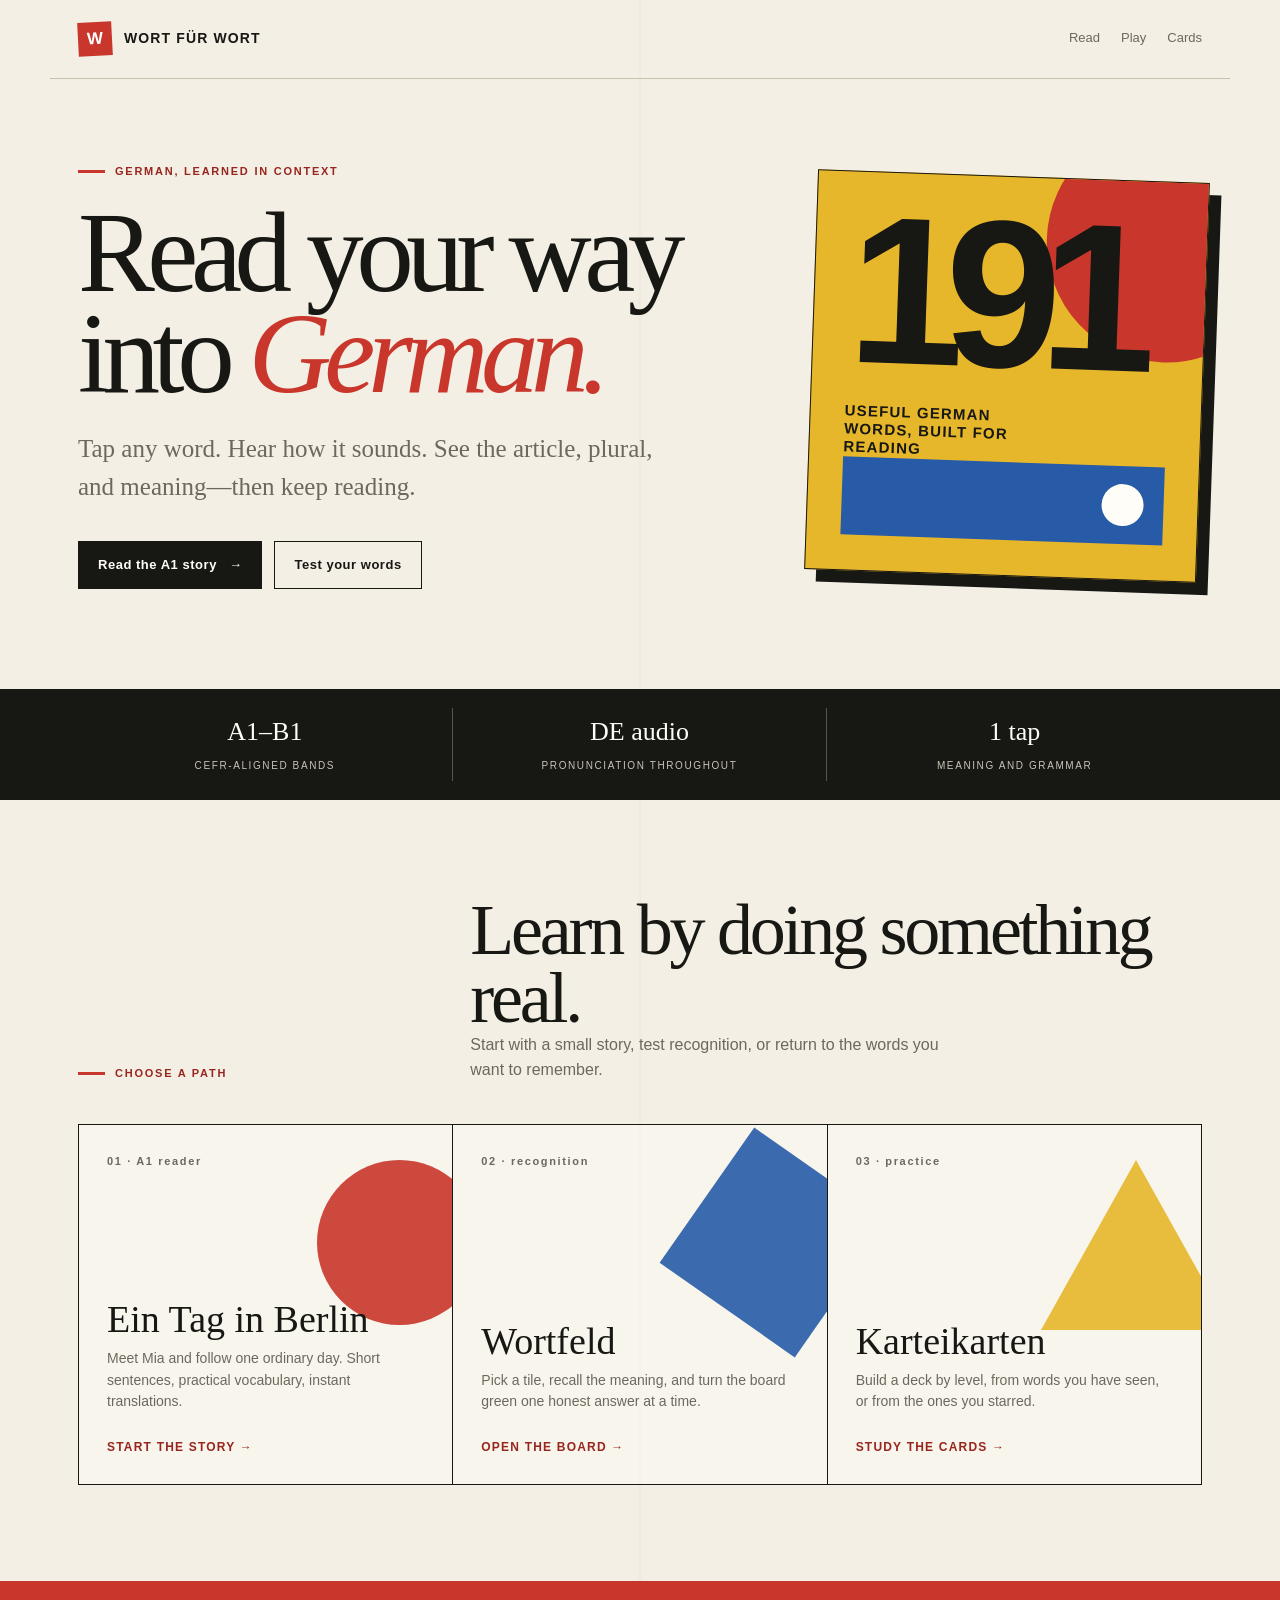
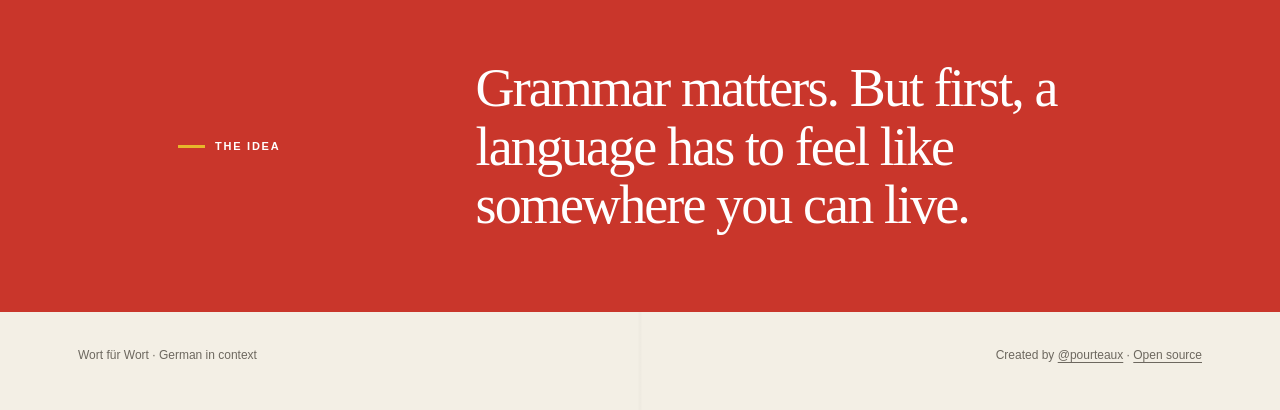
==== index.html @ 65f70d15 "Convert Chinese reader to German learning tool" ====
<!doctype html>
<html lang="en">
<head>
  <meta charset="utf-8">
  <meta name="viewport" content="width=device-width, initial-scale=1">
  <meta name="theme-color" content="#f3efe5">
  <title>Wort für Wort · Read your way into German</title>
  <meta name="description" content="Learn practical German through graded stories, a visual word game, native browser audio, and focused flashcards.">
  <link rel="icon" href="favicon.svg" type="image/svg+xml">
  <link rel="stylesheet" href="styles.css">
</head>
<body>
  <a class="skip-link" href="#main">Skip to content</a>
  <nav class="site-nav" aria-label="Main navigation">
    <a class="wordmark" href="index.html" aria-label="Wort für Wort home">
      <span class="wordmark-mark">W</span><span class="wordmark-text">Wort für Wort</span>
    </a>
    <div class="nav-links">
      <a href="read.html">Read</a><a href="game.html">Play</a><a href="cards.html">Cards</a>
    </div>
  </nav>

  <main id="main">
    <section class="hero">
      <div class="hero-copy">
        <div class="eyebrow">German, learned in context</div>
        <h1>Read your way into <em>German.</em></h1>
        <p class="lede">Tap any word. Hear how it sounds. See the article, plural, and meaning—then keep reading.</p>
        <div class="hero-actions">
          <a class="button primary" href="read.html">Read the A1 story <span aria-hidden="true">→</span></a>
          <a class="button" href="game.html">Test your words</a>
        </div>
      </div>
      <div class="hero-poster" aria-label="German starter vocabulary poster">
        <div class="poster-number" data-word-total>0</div>
        <div class="poster-label">useful German words, built for reading</div>
        <span class="poster-dot" aria-hidden="true"></span>
      </div>
    </section>

    <section class="stats-strip" aria-label="Learning features">
      <div class="stats-inner">
        <div class="stat"><b>A1–B1</b><span>CEFR-aligned bands</span></div>
        <div class="stat"><b>DE audio</b><span>Pronunciation throughout</span></div>
        <div class="stat"><b>1 tap</b><span>Meaning and grammar</span></div>
      </div>
    </section>

    <section class="section" aria-labelledby="paths-heading">
      <div class="section-heading">
        <div><div class="eyebrow">Choose a path</div></div>
        <div><h2 id="paths-heading">Learn by doing something real.</h2><p>Start with a small story, test recognition, or return to the words you want to remember.</p></div>
      </div>
      <div class="path-grid">
        <a class="path-card" href="read.html">
          <span class="path-number">01 · A1 reader</span><span class="path-shape" aria-hidden="true"></span>
          <h3>Ein Tag in Berlin</h3><p>Meet Mia and follow one ordinary day. Short sentences, practical vocabulary, instant translations.</p><span class="path-go">Start the story →</span>
        </a>
        <a class="path-card" href="game.html">
          <span class="path-number">02 · recognition</span><span class="path-shape" aria-hidden="true"></span>
          <h3>Wortfeld</h3><p>Pick a tile, recall the meaning, and turn the board green one honest answer at a time.</p><span class="path-go">Open the board →</span>
        </a>
        <a class="path-card" href="cards.html">
          <span class="path-number">03 · practice</span><span class="path-shape" aria-hidden="true"></span>
          <h3>Karteikarten</h3><p>Build a deck by level, from words you have seen, or from the ones you starred.</p><span class="path-go">Study the cards →</span>
        </a>
      </div>
    </section>

    <section class="manifesto">
      <div class="manifesto-inner">
        <div class="eyebrow">The idea</div>
        <blockquote>Grammar matters. But first, a language has to feel like somewhere you can live.</blockquote>
      </div>
    </section>
  </main>

  <footer class="site-footer">
    <span>Wort für Wort · German in context</span>
    <span>Created by <a href="https://x.com/pourteaux" target="_blank" rel="noopener">@pourteaux</a> · <a href="license.html">Open source</a></span>
  </footer>
  <script src="german-data.js"></script>
  <script>document.querySelector('[data-word-total]').textContent = window.GERMAN_WORDS.length;</script>
</body>
</html>
---- styles.css ----
:root {
  color-scheme: light;
  --paper: #f3efe5;
  --paper-2: #e9e1d2;
  --ink: #171713;
  --muted: #6d685f;
  --red: #c9362b;
  --red-dark: #98261e;
  --blue: #275ba8;
  --yellow: #e7b72b;
  --green: #2f745b;
  --line: #c9c0b0;
  --white: #fffdf7;
  --shadow: 0 18px 45px rgba(32, 28, 20, .12);
  --sans: "Avenir Next", Avenir, "Gill Sans", sans-serif;
  --serif: "Iowan Old Style", "Baskerville", Georgia, serif;
}

* { box-sizing: border-box; }
html { scroll-behavior: smooth; background: var(--paper); }
body {
  margin: 0;
  min-height: 100vh;
  color: var(--ink);
  background:
    linear-gradient(90deg, transparent 0 49.8%, rgba(23, 23, 19, .025) 50%, transparent 50.2%),
    var(--paper);
  font-family: var(--sans);
  line-height: 1.55;
}
button, input, select { font: inherit; }
button, a { -webkit-tap-highlight-color: transparent; }
a { color: inherit; }

.skip-link {
  position: fixed; top: 8px; left: 8px; z-index: 200;
  transform: translateY(-150%); background: var(--ink); color: white;
  padding: 10px 14px; text-decoration: none;
}
.skip-link:focus { transform: none; }

.site-nav {
  position: relative; z-index: 20;
  max-width: 1180px; margin: 0 auto; padding: 22px 28px;
  display: flex; align-items: center; justify-content: space-between; gap: 24px;
  border-bottom: 1px solid var(--line);
}
.wordmark { display: inline-flex; align-items: center; gap: 12px; text-decoration: none; }
.wordmark-mark {
  width: 34px; height: 34px; display: grid; place-items: center;
  color: white; background: var(--red); font-weight: 800; font-size: 17px;
  transform: rotate(-3deg);
}
.wordmark-text { font-size: 14px; font-weight: 750; letter-spacing: .08em; text-transform: uppercase; }
.nav-links { display: flex; align-items: center; gap: 21px; font-size: 13px; }
.nav-links a { color: var(--muted); text-decoration: none; border-bottom: 1px solid transparent; }
.nav-links a:hover, .nav-links a[aria-current="page"] { color: var(--ink); border-color: var(--red); }

.eyebrow {
  display: flex; align-items: center; gap: 10px;
  color: var(--red-dark); font-size: 11px; font-weight: 800;
  letter-spacing: .16em; text-transform: uppercase;
}
.eyebrow::before { content: ""; width: 27px; height: 3px; background: var(--red); }

.hero {
  max-width: 1180px; margin: 0 auto; min-height: 610px; padding: 70px 28px 86px;
  display: grid; grid-template-columns: 1.25fr .75fr; align-items: center; gap: 80px;
}
.hero-copy h1 {
  max-width: 820px; margin: 22px 0 24px;
  font-family: var(--serif); font-size: clamp(58px, 9vw, 118px);
  font-weight: 500; letter-spacing: -.065em; line-height: .88;
}
.hero-copy h1 em { color: var(--red); font-weight: 400; }
.hero-copy .lede { max-width: 600px; font-family: var(--serif); font-size: clamp(19px, 2vw, 25px); color: var(--muted); }
.hero-actions { display: flex; gap: 12px; flex-wrap: wrap; margin-top: 34px; }
.button {
  min-height: 48px; padding: 13px 19px; display: inline-flex; align-items: center; justify-content: center; gap: 12px;
  border: 1px solid var(--ink); background: transparent; color: var(--ink); text-decoration: none;
  font-size: 13px; font-weight: 750; letter-spacing: .04em; cursor: pointer;
  transition: transform .16s ease, box-shadow .16s ease, background .16s ease, color .16s ease;
}
.button:hover { transform: translate(-2px, -2px); box-shadow: 4px 4px 0 var(--ink); }
.button.primary { background: var(--ink); color: var(--white); }
.button.primary:hover { background: var(--red); border-color: var(--red); box-shadow: 4px 4px 0 var(--red-dark); }
.button.small { min-height: 38px; padding: 8px 13px; }
.button:disabled { opacity: .42; cursor: not-allowed; transform: none; box-shadow: none; }

.hero-poster {
  position: relative; min-height: 400px; padding: 34px;
  background: var(--yellow); border: 1px solid var(--ink); box-shadow: 12px 12px 0 var(--ink);
  transform: rotate(2deg); overflow: hidden;
}
.hero-poster::before { content: ""; position: absolute; width: 240px; height: 240px; border-radius: 50%; right: -80px; top: -60px; background: var(--red); }
.hero-poster::after { content: ""; position: absolute; left: 34px; right: 34px; bottom: 35px; height: 78px; background: var(--blue); }
.poster-number { position: relative; z-index: 1; font-size: clamp(110px, 18vw, 210px); line-height: .8; font-weight: 850; letter-spacing: -.1em; }
.poster-label { position: relative; z-index: 1; margin-top: 28px; max-width: 180px; font-weight: 800; font-size: 15px; line-height: 1.2; text-transform: uppercase; letter-spacing: .08em; }
.poster-dot { position: absolute; z-index: 2; width: 42px; height: 42px; border-radius: 50%; bottom: 53px; right: 54px; background: var(--white); }

.stats-strip { border-top: 1px solid var(--ink); border-bottom: 1px solid var(--ink); background: var(--ink); color: var(--white); }
.stats-inner { max-width: 1180px; margin: 0 auto; padding: 18px 28px; display: grid; grid-template-columns: repeat(3, 1fr); }
.stat { padding: 4px 22px; border-right: 1px solid #55554e; text-align: center; }
.stat:last-child { border: 0; }
.stat b { display: block; font-family: var(--serif); font-size: 26px; font-weight: 500; }
.stat span { color: #c9c4b8; font-size: 10px; letter-spacing: .16em; text-transform: uppercase; }

.section { max-width: 1180px; margin: 0 auto; padding: 96px 28px; }
.section-heading { display: grid; grid-template-columns: .65fr 1.35fr; gap: 40px; align-items: end; margin-bottom: 42px; }
.section-heading h2 { margin: 0; font-family: var(--serif); font-size: clamp(40px, 6vw, 72px); line-height: .95; font-weight: 500; letter-spacing: -.045em; }
.section-heading p { max-width: 500px; margin: 0; color: var(--muted); }
.path-grid { display: grid; grid-template-columns: repeat(3, 1fr); border-top: 1px solid var(--ink); border-left: 1px solid var(--ink); }
.path-card {
  position: relative; min-height: 360px; padding: 28px; display: flex; flex-direction: column;
  border-right: 1px solid var(--ink); border-bottom: 1px solid var(--ink); background: rgba(255, 253, 247, .42);
  text-decoration: none; overflow: hidden; transition: background .18s ease;
}
.path-card:hover { background: var(--white); }
.path-number { font-size: 11px; font-weight: 800; letter-spacing: .15em; color: var(--muted); }
.path-card h3 { position: relative; z-index: 1; margin: auto 0 10px; font-family: var(--serif); font-size: 38px; font-weight: 500; line-height: 1; }
.path-card p { position: relative; z-index: 1; margin: 0 0 25px; color: var(--muted); font-size: 14px; }
.path-card .path-go { position: relative; z-index: 1; color: var(--red-dark); font-size: 12px; font-weight: 800; text-transform: uppercase; letter-spacing: .1em; }
.path-shape { position: absolute; right: -30px; top: 35px; width: 165px; height: 165px; border-radius: 50%; background: var(--red); opacity: .9; transition: transform .25s ease; }
.path-card:nth-child(2) .path-shape { border-radius: 0; background: var(--blue); transform: rotate(35deg); }
.path-card:nth-child(3) .path-shape { width: 0; height: 0; border-radius: 0; background: none; border-left: 95px solid transparent; border-right: 95px solid transparent; border-bottom: 170px solid var(--yellow); }
.path-card:hover .path-shape { transform: rotate(12deg) scale(1.06); }
.path-card:nth-child(2):hover .path-shape { transform: rotate(48deg) scale(1.06); }

.manifesto { background: var(--red); color: white; }
.manifesto-inner { max-width: 980px; margin: 0 auto; padding: 78px 28px; display: grid; grid-template-columns: .55fr 1.45fr; gap: 60px; }
.manifesto .eyebrow { color: white; }
.manifesto .eyebrow::before { background: var(--yellow); }
.manifesto blockquote { margin: 0; font-family: var(--serif); font-size: clamp(30px, 5vw, 54px); line-height: 1.08; letter-spacing: -.035em; }

.site-footer { max-width: 1180px; margin: 0 auto; padding: 34px 28px 45px; display: flex; justify-content: space-between; gap: 30px; color: var(--muted); font-size: 12px; }
.site-footer a { text-underline-offset: 3px; }

/* Inner pages */
.page-head { max-width: 900px; margin: 0 auto; padding: 66px 28px 38px; text-align: center; }
.page-head .eyebrow { justify-content: center; }
.page-head h1 { margin: 18px 0 15px; font-family: var(--serif); font-size: clamp(50px, 8vw, 86px); line-height: .95; font-weight: 500; letter-spacing: -.05em; }
.page-head p { max-width: 620px; margin: 0 auto; color: var(--muted); font-family: var(--serif); font-size: 19px; }
.progress-track { position: fixed; z-index: 100; top: 0; left: 0; right: 0; height: 4px; }
.progress-track span { display: block; height: 100%; width: 0; background: var(--red); }

.reader-tools { max-width: 760px; margin: 8px auto 38px; padding: 0 28px; display: flex; gap: 10px; justify-content: center; flex-wrap: wrap; }
.tool-pill { border: 1px solid var(--line); background: var(--white); color: var(--muted); padding: 8px 12px; font-size: 12px; cursor: pointer; }
.tool-pill:hover, .tool-pill.on { color: white; border-color: var(--blue); background: var(--blue); }

.reader { max-width: 760px; margin: 0 auto; padding: 0 28px 130px; }
.chapter { padding-top: 70px; }
.chapter:first-child { padding-top: 20px; }
.chapter-kicker { color: var(--red-dark); font-size: 11px; font-weight: 800; letter-spacing: .16em; text-transform: uppercase; }
.chapter h2 { margin: 7px 0 25px; font-family: var(--serif); font-size: 35px; font-weight: 500; letter-spacing: -.02em; }
.story-paragraph { margin: 0 0 24px; font-family: var(--serif); font-size: clamp(21px, 3vw, 27px); line-height: 1.85; }
.story-translation { display: none; margin: -11px 0 27px; padding: 13px 16px; border-left: 3px solid var(--blue); background: rgba(39, 91, 168, .07); color: #3e5475; font-size: 14px; }
.story-translation.show, body.show-translations .story-translation { display: block; }
.word { border: 0; border-bottom: 1px dotted #a99f90; padding: 1px 0; background: none; color: inherit; font-family: inherit; font-size: inherit; cursor: pointer; }
.word:hover, .word.active { color: var(--red-dark); background: rgba(201, 54, 43, .08); border-bottom-color: var(--red); }
.line-actions { display: inline-flex; gap: 5px; margin-right: 9px; vertical-align: 3px; }
.icon-button { width: 25px; height: 25px; border: 1px solid var(--line); border-radius: 50%; background: var(--white); color: var(--red-dark); cursor: pointer; font-size: 10px; }
.icon-button:hover { background: var(--ink); color: white; border-color: var(--ink); }

.word-popover {
  position: fixed; z-index: 150; left: 50%; bottom: 22px; transform: translateX(-50%) translateY(16px);
  width: min(540px, calc(100% - 30px)); padding: 20px 22px; display: none;
  grid-template-columns: 1fr auto; gap: 12px 18px; align-items: center;
  background: var(--ink); color: var(--white); border-top: 4px solid var(--yellow); box-shadow: var(--shadow);
}
.word-popover.show { display: grid; animation: pop-in .16s ease forwards; }
@keyframes pop-in { to { transform: translateX(-50%) translateY(0); } }
.pop-word { font-family: var(--serif); font-size: 29px; line-height: 1.1; }
.pop-meta { margin-top: 4px; color: #c9c4b8; font-size: 13px; }
.pop-note { grid-column: 1 / -1; color: #e4ded2; font-size: 13px; border-top: 1px solid #4b4b45; padding-top: 11px; }
.pop-actions { display: flex; gap: 7px; }
.pop-actions button { width: 38px; height: 38px; border: 1px solid #5e5e57; border-radius: 50%; background: transparent; color: white; cursor: pointer; }
.pop-actions button.on { color: var(--yellow); border-color: var(--yellow); }

/* Learning board */
.game-shell { max-width: 1100px; margin: 0 auto; padding: 10px 28px 100px; }
.game-stats { display: grid; grid-template-columns: repeat(3, 1fr); border: 1px solid var(--ink); margin-bottom: 24px; }
.game-stats .stat { color: var(--ink); border-color: var(--line); }
.game-stats .stat span { color: var(--muted); }
.word-board { display: grid; grid-template-columns: repeat(8, 1fr); border-top: 1px solid var(--ink); border-left: 1px solid var(--ink); }
.tile { min-height: 82px; border: 0; border-right: 1px solid var(--ink); border-bottom: 1px solid var(--ink); background: rgba(255,255,255,.25); color: var(--ink); cursor: pointer; padding: 8px; font-family: var(--serif); font-size: 16px; transition: background .13s, color .13s; }
.tile:hover, .tile.current { background: var(--yellow); }
.tile.known { background: var(--green); color: white; }
.tile.learning { background: var(--red); color: white; }
.tile small { display: block; margin-top: 4px; opacity: .68; font-family: var(--sans); font-size: 9px; letter-spacing: .1em; text-transform: uppercase; }
.quiz-panel { position: sticky; bottom: 18px; max-width: 670px; margin: 28px auto 0; padding: 22px; background: var(--white); border: 1px solid var(--ink); box-shadow: 8px 8px 0 var(--ink); }
.quiz-top { display: flex; align-items: center; justify-content: space-between; gap: 20px; }
.quiz-word { font-family: var(--serif); font-size: 42px; }
.quiz-answer { min-height: 46px; padding-top: 7px; color: var(--muted); }
.quiz-actions { display: flex; gap: 9px; flex-wrap: wrap; }

/* Cards */
.cards-shell { max-width: 720px; margin: 0 auto; padding: 10px 28px 100px; }
.deck-settings { display: grid; grid-template-columns: 1fr 1fr; border: 1px solid var(--ink); background: var(--white); }
.setting { padding: 22px; border-right: 1px solid var(--line); }
.setting:last-child { border: 0; }
.setting h2 { margin: 0 0 13px; font-size: 11px; letter-spacing: .14em; text-transform: uppercase; }
.chips { display: flex; flex-wrap: wrap; gap: 7px; }
.chip { border: 1px solid var(--line); background: var(--paper); padding: 8px 12px; font-size: 12px; cursor: pointer; }
.chip.on { background: var(--red); border-color: var(--red); color: white; }
.card-stage { margin-top: 26px; }
.flashcard { min-height: 390px; padding: 36px; display: grid; place-items: center; text-align: center; background: var(--white); border: 1px solid var(--ink); box-shadow: 10px 10px 0 var(--blue); cursor: pointer; }
.flashcard-word { font-family: var(--serif); font-size: clamp(46px, 10vw, 78px); line-height: 1.05; }
.flashcard-detail { display: none; margin-top: 18px; color: var(--muted); font-size: 17px; }
.flashcard.flipped .flashcard-detail { display: block; }
.flashcard-hint { margin-top: 25px; color: #989184; font-size: 11px; text-transform: uppercase; letter-spacing: .14em; }
.card-progress { display: flex; justify-content: space-between; margin: 0 0 12px; color: var(--muted); font-size: 12px; }
.answer-row { display: none; grid-template-columns: 1fr 1fr; gap: 10px; margin-top: 20px; }
.answer-row.show { display: grid; }

.empty-state { padding: 50px 24px; text-align: center; border: 1px solid var(--line); background: var(--white); color: var(--muted); }

@media (max-width: 900px) {
  .hero { grid-template-columns: 1fr; gap: 55px; }
  .hero-poster { width: min(430px, 92%); justify-self: center; }
  .path-grid { grid-template-columns: 1fr; }
  .path-card { min-height: 280px; }
  .word-board { grid-template-columns: repeat(6, 1fr); }
}

@media (max-width: 680px) {
  .site-nav { padding: 17px 18px; }
  .nav-links { gap: 13px; font-size: 11px; }
  .nav-links a:nth-child(2) { display: none; }
  .wordmark-text { display: none; }
  .hero { min-height: auto; padding: 52px 20px 70px; }
  .hero-copy h1 { font-size: clamp(54px, 18vw, 78px); }
  .stats-inner { grid-template-columns: 1fr; }
  .stat { border-right: 0; border-bottom: 1px solid #55554e; padding: 12px; }
  .section { padding: 70px 20px; }
  .section-heading, .manifesto-inner { grid-template-columns: 1fr; gap: 24px; }
  .site-footer { flex-direction: column; padding: 28px 20px 35px; }
  .word-board { grid-template-columns: repeat(3, 1fr); }
  .tile { min-height: 70px; font-size: 14px; }
  .deck-settings { grid-template-columns: 1fr; }
  .setting { border-right: 0; border-bottom: 1px solid var(--line); }
  .game-shell, .cards-shell { padding-left: 16px; padding-right: 16px; }
  .game-stats .stat { border-bottom: 0; border-right: 1px solid var(--line); padding: 10px 4px; }
  .game-stats .stat:last-child { border-right: 0; }
  .game-stats .stat b { font-size: 20px; }
  .page-head { padding: 48px 20px 28px; }
  .reader { padding-left: 20px; padding-right: 20px; }
}

@media (prefers-reduced-motion: reduce) {
  *, *::before, *::after { scroll-behavior: auto !important; animation-duration: .01ms !important; transition-duration: .01ms !important; }
}
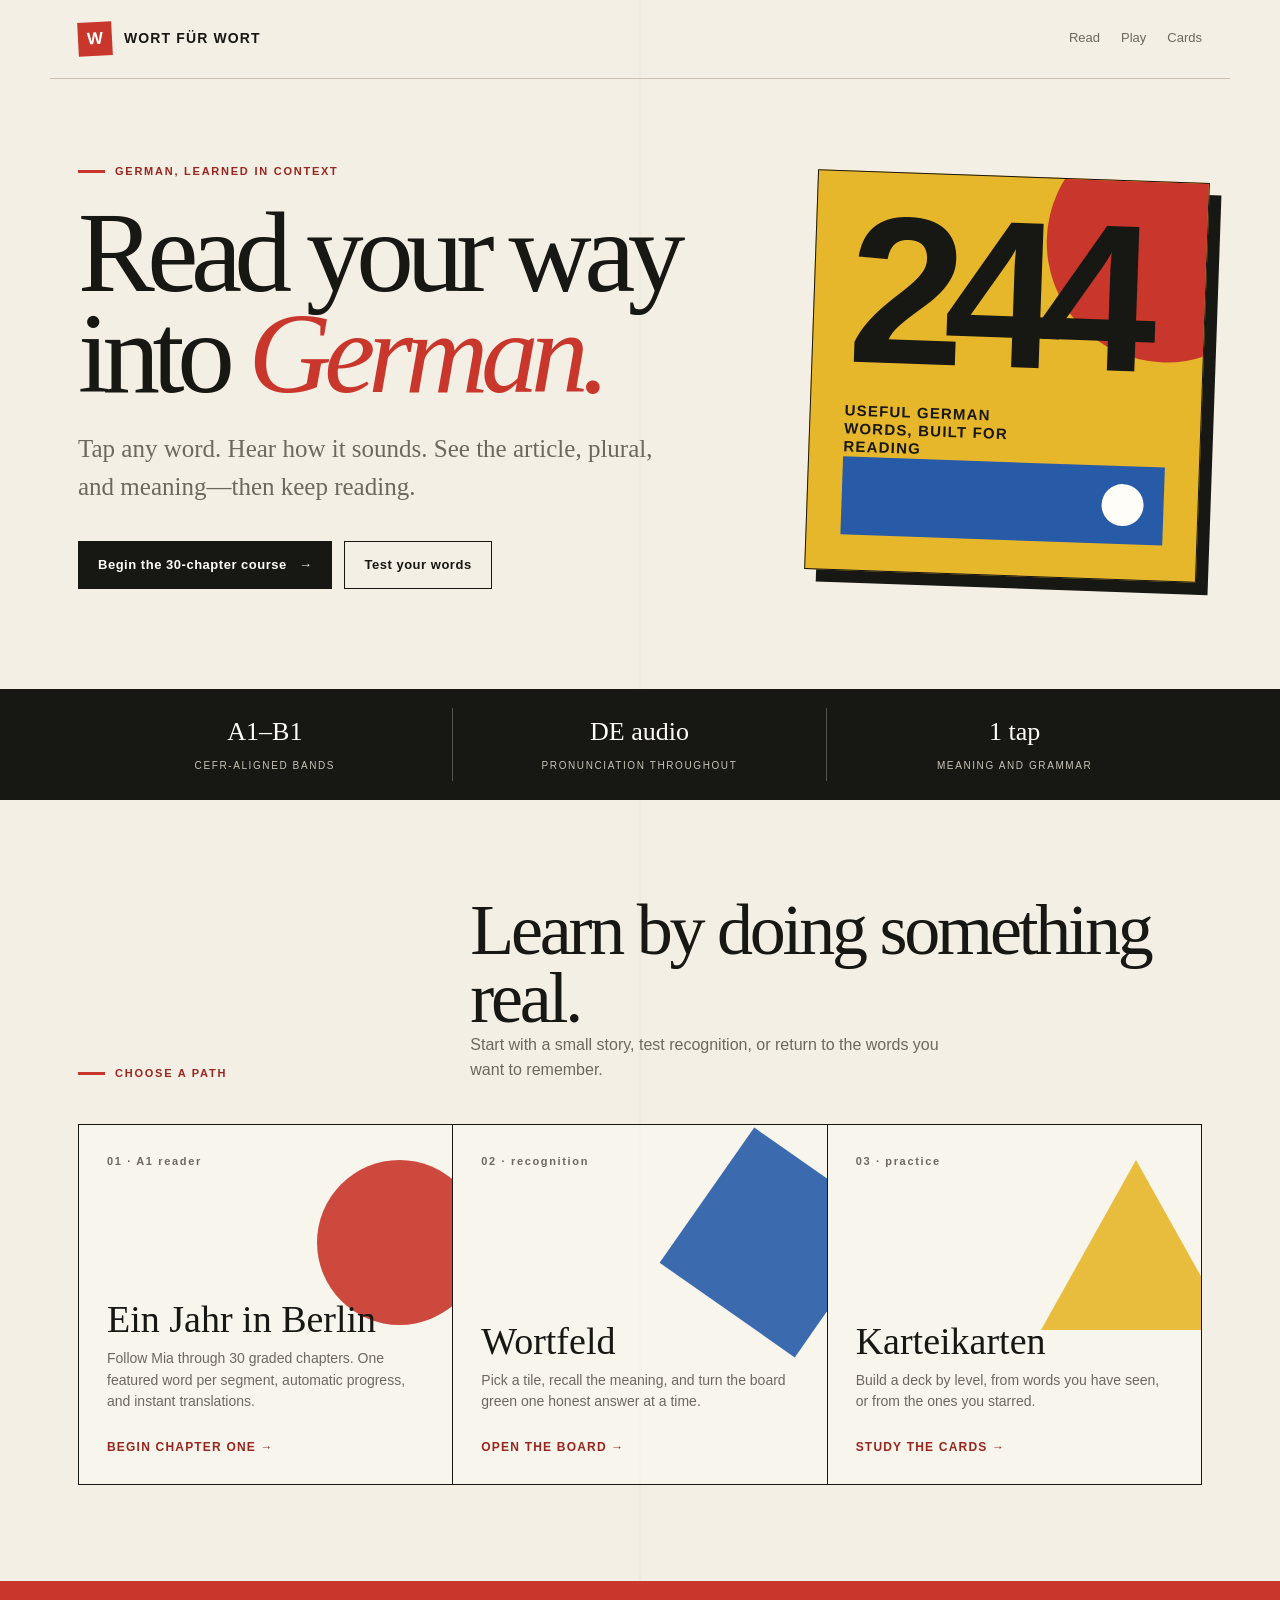
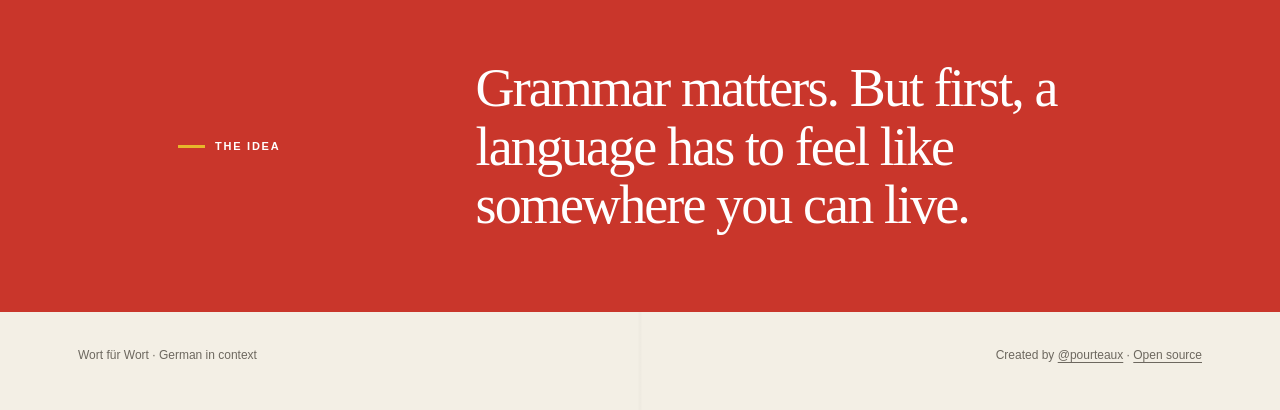
==== commit 8b54ca9a: "Add full 30-chapter German learning course" ====
--- a/index.html
+++ b/index.html
@@ -27,7 +27,7 @@
         <h1>Read your way into <em>German.</em></h1>
         <p class="lede">Tap any word. Hear how it sounds. See the article, plural, and meaning—then keep reading.</p>
         <div class="hero-actions">
-          <a class="button primary" href="read.html">Read the A1 story <span aria-hidden="true">→</span></a>
+          <a class="button primary" href="read.html">Begin the 30-chapter course <span aria-hidden="true">→</span></a>
           <a class="button" href="game.html">Test your words</a>
         </div>
       </div>
@@ -54,7 +54,7 @@
       <div class="path-grid">
         <a class="path-card" href="read.html">
           <span class="path-number">01 · A1 reader</span><span class="path-shape" aria-hidden="true"></span>
-          <h3>Ein Tag in Berlin</h3><p>Meet Mia and follow one ordinary day. Short sentences, practical vocabulary, instant translations.</p><span class="path-go">Start the story →</span>
+          <h3>Ein Jahr in Berlin</h3><p>Follow Mia through 30 graded chapters. One featured word per segment, automatic progress, and instant translations.</p><span class="path-go">Begin chapter one →</span>
         </a>
         <a class="path-card" href="game.html">
           <span class="path-number">02 · recognition</span><span class="path-shape" aria-hidden="true"></span>
--- a/styles.css
+++ b/styles.css
@@ -153,10 +153,11 @@
 .chapter-kicker { color: var(--red-dark); font-size: 11px; font-weight: 800; letter-spacing: .16em; text-transform: uppercase; }
 .chapter h2 { margin: 7px 0 25px; font-family: var(--serif); font-size: 35px; font-weight: 500; letter-spacing: -.02em; }
 .story-paragraph { margin: 0 0 24px; font-family: var(--serif); font-size: clamp(21px, 3vw, 27px); line-height: 1.85; }
-.story-translation { display: none; margin: -11px 0 27px; padding: 13px 16px; border-left: 3px solid var(--blue); background: rgba(39, 91, 168, .07); color: #3e5475; font-size: 14px; }
+.story-translation { display: none; margin: -11px 0 27px; padding: 13px 16px; border-left: 1px solid var(--blue); background: rgba(39, 91, 168, .07); color: #3e5475; font-size: 14px; }
 .story-translation.show, body.show-translations .story-translation { display: block; }
 .word { border: 0; border-bottom: 1px dotted #a99f90; padding: 1px 0; background: none; color: inherit; font-family: inherit; font-size: inherit; cursor: pointer; }
 .word:hover, .word.active { color: var(--red-dark); background: rgba(201, 54, 43, .08); border-bottom-color: var(--red); }
+.word.fresh { color: var(--red-dark); border-bottom: 2px solid var(--red); font-weight: 700; }
 .line-actions { display: inline-flex; gap: 5px; margin-right: 9px; vertical-align: 3px; }
 .icon-button { width: 25px; height: 25px; border: 1px solid var(--line); border-radius: 50%; background: var(--white); color: var(--red-dark); cursor: pointer; font-size: 10px; }
 .icon-button:hover { background: var(--ink); color: white; border-color: var(--ink); }
@@ -175,6 +176,110 @@
 .pop-actions { display: flex; gap: 7px; }
 .pop-actions button { width: 38px; height: 38px; border: 1px solid #5e5e57; border-radius: 50%; background: transparent; color: white; cursor: pointer; }
 .pop-actions button.on { color: var(--yellow); border-color: var(--yellow); }
+
+/* Deep graded-course reader */
+.course-intro {
+  max-width: 760px; margin: 0 auto 22px; padding: 23px 26px;
+  background: var(--white); border: 1px solid var(--line); font-family: var(--serif);
+  color: var(--muted); font-size: 16px;
+}
+.course-intro p { margin: 0; }
+.course-intro strong { color: var(--ink); }
+.course-intro .course-hint { margin-top: 14px; padding-top: 14px; border-top: 1px solid var(--line); font-size: 14px; }
+.course-stats {
+  max-width: 920px; margin: 0 auto 28px; padding: 0 28px;
+  display: grid; grid-template-columns: repeat(4, 1fr);
+}
+.course-stats div { padding: 12px 18px; text-align: center; border-right: 1px solid var(--line); }
+.course-stats div:last-child { border-right: 0; }
+.course-stats b { display: block; color: var(--red-dark); font-family: var(--serif); font-size: 28px; font-weight: 500; line-height: 1; }
+.course-stats span { display: block; margin-top: 6px; color: var(--muted); font-size: 10px; font-weight: 750; letter-spacing: .1em; text-transform: uppercase; }
+.resume-banner {
+  max-width: 760px; margin: 8px auto 24px; padding: 18px 20px;
+  display: flex; align-items: center; justify-content: space-between; gap: 20px;
+  background: #fff6d8; border: 1px solid #b78b0c; box-shadow: 6px 6px 0 var(--yellow);
+}
+.resume-banner[hidden] { display: none; }
+.resume-banner > div:first-child { display: grid; gap: 2px; }
+.resume-banner span { color: #6f5c23; font-size: 13px; }
+.resume-actions { display: flex; align-items: center; gap: 10px; flex: none; }
+.resume-dismiss { width: 34px; height: 34px; border: 0; background: transparent; color: #6f5c23; font-size: 25px; cursor: pointer; }
+.course-toc { max-width: 760px; margin: 0 auto 22px; border: 1px solid var(--ink); background: var(--white); }
+.course-toc summary { padding: 15px 19px; display: flex; justify-content: space-between; gap: 20px; cursor: pointer; list-style: none; font-size: 12px; font-weight: 800; letter-spacing: .08em; text-transform: uppercase; }
+.course-toc summary::-webkit-details-marker { display: none; }
+.course-toc summary b { color: var(--red-dark); }
+.course-toc nav { max-height: 390px; overflow-y: auto; display: grid; grid-template-columns: repeat(2, 1fr); border-top: 1px solid var(--line); }
+.course-toc a { padding: 12px 15px; display: grid; grid-template-columns: 30px 1fr auto; gap: 8px; align-items: baseline; border-right: 1px solid var(--line); border-bottom: 1px solid var(--line); text-decoration: none; font-family: var(--serif); font-size: 14px; }
+.course-toc a:nth-child(even) { border-right: 0; }
+.course-toc a:hover { background: #fff6d8; }
+.course-toc a.done { color: var(--green); }
+.course-toc a.current { background: var(--yellow); color: var(--ink); }
+.course-toc .toc-number { color: var(--red-dark); font-family: var(--sans); font-size: 10px; font-weight: 800; }
+.course-toc .toc-check { font-family: var(--sans); font-size: 11px; }
+.course-reader { max-width: 820px; }
+.course-chapter { padding-top: 92px; scroll-margin-top: 25px; }
+.course-chapter:first-child { padding-top: 30px; }
+.course-chapter-head { margin: 0 auto 34px; text-align: center; }
+.course-chapter-head::before { content: ""; display: block; width: 58px; height: 4px; margin: 0 auto 20px; background: var(--red); }
+.course-chapter-head h2 { margin: 7px 0 3px; font-family: var(--serif); font-size: clamp(34px, 6vw, 54px); font-weight: 500; letter-spacing: -.03em; }
+.course-chapter-head p { margin: 0; color: var(--muted); font-family: var(--serif); font-style: italic; }
+.learning-segment { margin: 0 0 64px; scroll-margin-top: 28px; }
+.focus-card {
+  position: relative; margin-bottom: 18px; padding: 20px 22px;
+  display: grid; grid-template-columns: 90px 1fr auto; gap: 20px; align-items: center;
+  background: var(--white); border: 1px solid var(--ink); border-top: 5px solid var(--red);
+}
+.focus-count { color: var(--muted); font-size: 9px; font-weight: 800; letter-spacing: .13em; text-transform: uppercase; }
+.focus-count b { display: block; margin-top: 4px; color: var(--red-dark); font-family: var(--serif); font-size: 21px; letter-spacing: 0; }
+.focus-main { min-width: 0; }
+.focus-word-row { display: flex; align-items: center; gap: 10px; flex-wrap: wrap; }
+.focus-word { font-family: var(--serif); font-size: clamp(28px, 5vw, 41px); line-height: 1; }
+.focus-def { margin-top: 7px; color: var(--muted); font-size: 14px; }
+.focus-extra { margin-top: 3px; color: var(--blue); font-size: 12px; }
+.focus-tools { display: flex; gap: 7px; align-items: center; }
+.focus-tools button { width: 38px; height: 38px; border: 1px solid var(--line); border-radius: 50%; background: var(--paper); color: var(--ink); cursor: pointer; }
+.focus-tools button:hover { border-color: var(--ink); background: var(--ink); color: white; }
+.focus-tools button.on { border-color: #b78b0c; background: var(--yellow); color: var(--ink); }
+.level-stamp { padding: 5px 8px; border: 1px solid currentColor; color: var(--green); font-size: 9px; font-weight: 850; letter-spacing: .12em; text-transform: uppercase; }
+.course-line { margin: 0; font-family: var(--serif); font-size: clamp(22px, 3vw, 29px); line-height: 1.8; }
+.course-line-actions { margin-top: 12px; display: flex; align-items: center; gap: 8px; }
+.course-line-actions button { border: 0; background: transparent; color: var(--muted); padding: 5px 0; cursor: pointer; font-size: 11px; font-weight: 750; letter-spacing: .06em; text-transform: uppercase; }
+.course-line-actions button:hover { color: var(--red-dark); }
+.course-line-actions .story-translation { flex: 1; margin: 0 0 0 8px; padding: 8px 12px; text-transform: none; letter-spacing: 0; font-weight: 400; }
+.course-finish { margin: 110px 0 20px; padding: 54px 28px; text-align: center; color: white; background: var(--blue); box-shadow: 10px 10px 0 var(--yellow); }
+.course-finish b { display: block; font-family: var(--serif); font-size: 49px; font-weight: 500; }
+.course-finish p { max-width: 470px; margin: 10px auto 0; color: #e2eafa; }
+.vocab-fab { position: fixed; right: 24px; bottom: 24px; z-index: 90; min-width: 112px; height: 54px; padding: 0 15px; display: flex; align-items: center; justify-content: space-between; gap: 12px; border: 1px solid var(--ink); background: var(--yellow); box-shadow: 5px 5px 0 var(--ink); color: var(--ink); cursor: pointer; font-weight: 800; }
+.vocab-fab:hover { transform: translate(-1px,-1px); box-shadow: 7px 7px 0 var(--ink); }
+.vocab-fab b { min-width: 25px; height: 25px; display: grid; place-items: center; background: var(--ink); color: white; font-size: 11px; }
+.drawer-scrim { position: fixed; z-index: 119; inset: 0; background: rgba(23,23,19,.45); opacity: 0; pointer-events: none; transition: opacity .2s ease; }
+.drawer-scrim.on { opacity: 1; pointer-events: auto; }
+.vocab-drawer { position: fixed; z-index: 120; top: 0; right: 0; bottom: 0; width: min(560px, 94vw); padding: 28px; display: flex; flex-direction: column; background: var(--paper); border-left: 1px solid var(--ink); box-shadow: -18px 0 50px rgba(23,23,19,.2); transform: translateX(105%); transition: transform .3s cubic-bezier(.22,1,.36,1); }
+.vocab-drawer.open { transform: translateX(0); }
+.drawer-head { display: flex; justify-content: space-between; align-items: start; border-bottom: 1px solid var(--ink); padding-bottom: 16px; }
+.drawer-head h2 { margin: 3px 0 0; font-family: var(--serif); font-size: 40px; font-weight: 500; }
+.drawer-head > button { width: 38px; height: 38px; border: 1px solid var(--ink); background: transparent; cursor: pointer; font-size: 23px; }
+.drawer-copy { margin: 13px 0; color: var(--muted); font-size: 13px; }
+.drawer-audio { margin: 0 0 12px; border-top: 1px solid var(--line); border-bottom: 1px solid var(--line); }
+.drawer-audio summary { padding: 11px 2px; cursor: pointer; color: var(--muted); font-size: 11px; font-weight: 800; letter-spacing: .08em; text-transform: uppercase; }
+.audio-setting-row { padding: 8px 2px; display: grid; grid-template-columns: 88px 1fr auto; gap: 9px; align-items: center; font-size: 12px; }
+.audio-setting-row select { min-width: 0; padding: 7px 8px; border: 1px solid var(--line); background: var(--white); color: var(--ink); }
+.audio-setting-row button { width: 32px; height: 32px; border: 1px solid var(--ink); background: var(--ink); color: white; cursor: pointer; }
+.audio-setting-row input { accent-color: var(--red); }
+.audio-setting-row output { min-width: 38px; color: var(--red-dark); font-weight: 800; }
+.reset-progress { margin: 10px 0 13px; padding: 7px 0; border: 0; border-bottom: 1px solid var(--line); background: transparent; color: var(--red-dark); cursor: pointer; font-size: 11px; }
+.drawer-controls { display: grid; grid-template-columns: 1fr auto; gap: 8px; margin-bottom: 12px; }
+.drawer-controls input { width: 100%; border: 1px solid var(--line); background: var(--white); padding: 10px 12px; color: var(--ink); }
+.drawer-list { flex: 1; overflow-y: auto; border-top: 1px solid var(--line); }
+.drawer-word { padding: 12px 4px; display: grid; grid-template-columns: 1fr auto; gap: 8px 15px; border-bottom: 1px solid var(--line); }
+.drawer-word-main { display: flex; align-items: baseline; gap: 9px; min-width: 0; }
+.drawer-word-main strong { font-family: var(--serif); font-size: 20px; font-weight: 500; }
+.drawer-word-main span { color: var(--muted); font-size: 12px; }
+.drawer-word-actions { display: flex; gap: 5px; }
+.drawer-word-actions button { width: 29px; height: 29px; border: 1px solid var(--line); border-radius: 50%; background: var(--white); cursor: pointer; }
+.drawer-word-actions button.on { background: var(--yellow); border-color: #b78b0c; }
+.drawer-actions { padding-top: 16px; display: grid; grid-template-columns: 1fr 1fr; gap: 9px; }
+.drawer-empty { padding: 40px 10px; color: var(--muted); text-align: center; font-family: var(--serif); }
 
 /* Learning board */
 .game-shell { max-width: 1100px; margin: 0 auto; padding: 10px 28px 100px; }
@@ -244,6 +349,20 @@
   .game-stats .stat b { font-size: 20px; }
   .page-head { padding: 48px 20px 28px; }
   .reader { padding-left: 20px; padding-right: 20px; }
+  .course-stats { grid-template-columns: 1fr 1fr; padding: 0 16px; }
+  .course-stats div:nth-child(2) { border-right: 0; }
+  .course-stats div:nth-child(-n+2) { border-bottom: 1px solid var(--line); }
+  .course-intro, .resume-banner, .course-toc { margin-left: 16px; margin-right: 16px; }
+  .course-toc nav { grid-template-columns: 1fr; }
+  .course-toc a, .course-toc a:nth-child(even) { border-right: 0; }
+  .resume-banner { align-items: flex-start; }
+  .resume-actions { align-self: center; }
+  .focus-card { grid-template-columns: 62px 1fr; gap: 12px; padding: 16px; }
+  .focus-tools { grid-column: 1 / -1; justify-content: flex-end; border-top: 1px solid var(--line); padding-top: 12px; }
+  .learning-segment { margin-bottom: 50px; }
+  .vocab-fab { right: 14px; bottom: 14px; }
+  .vocab-drawer { padding: 20px 16px; }
+  .drawer-actions { grid-template-columns: 1fr; }
 }
 
 @media (prefers-reduced-motion: reduce) {
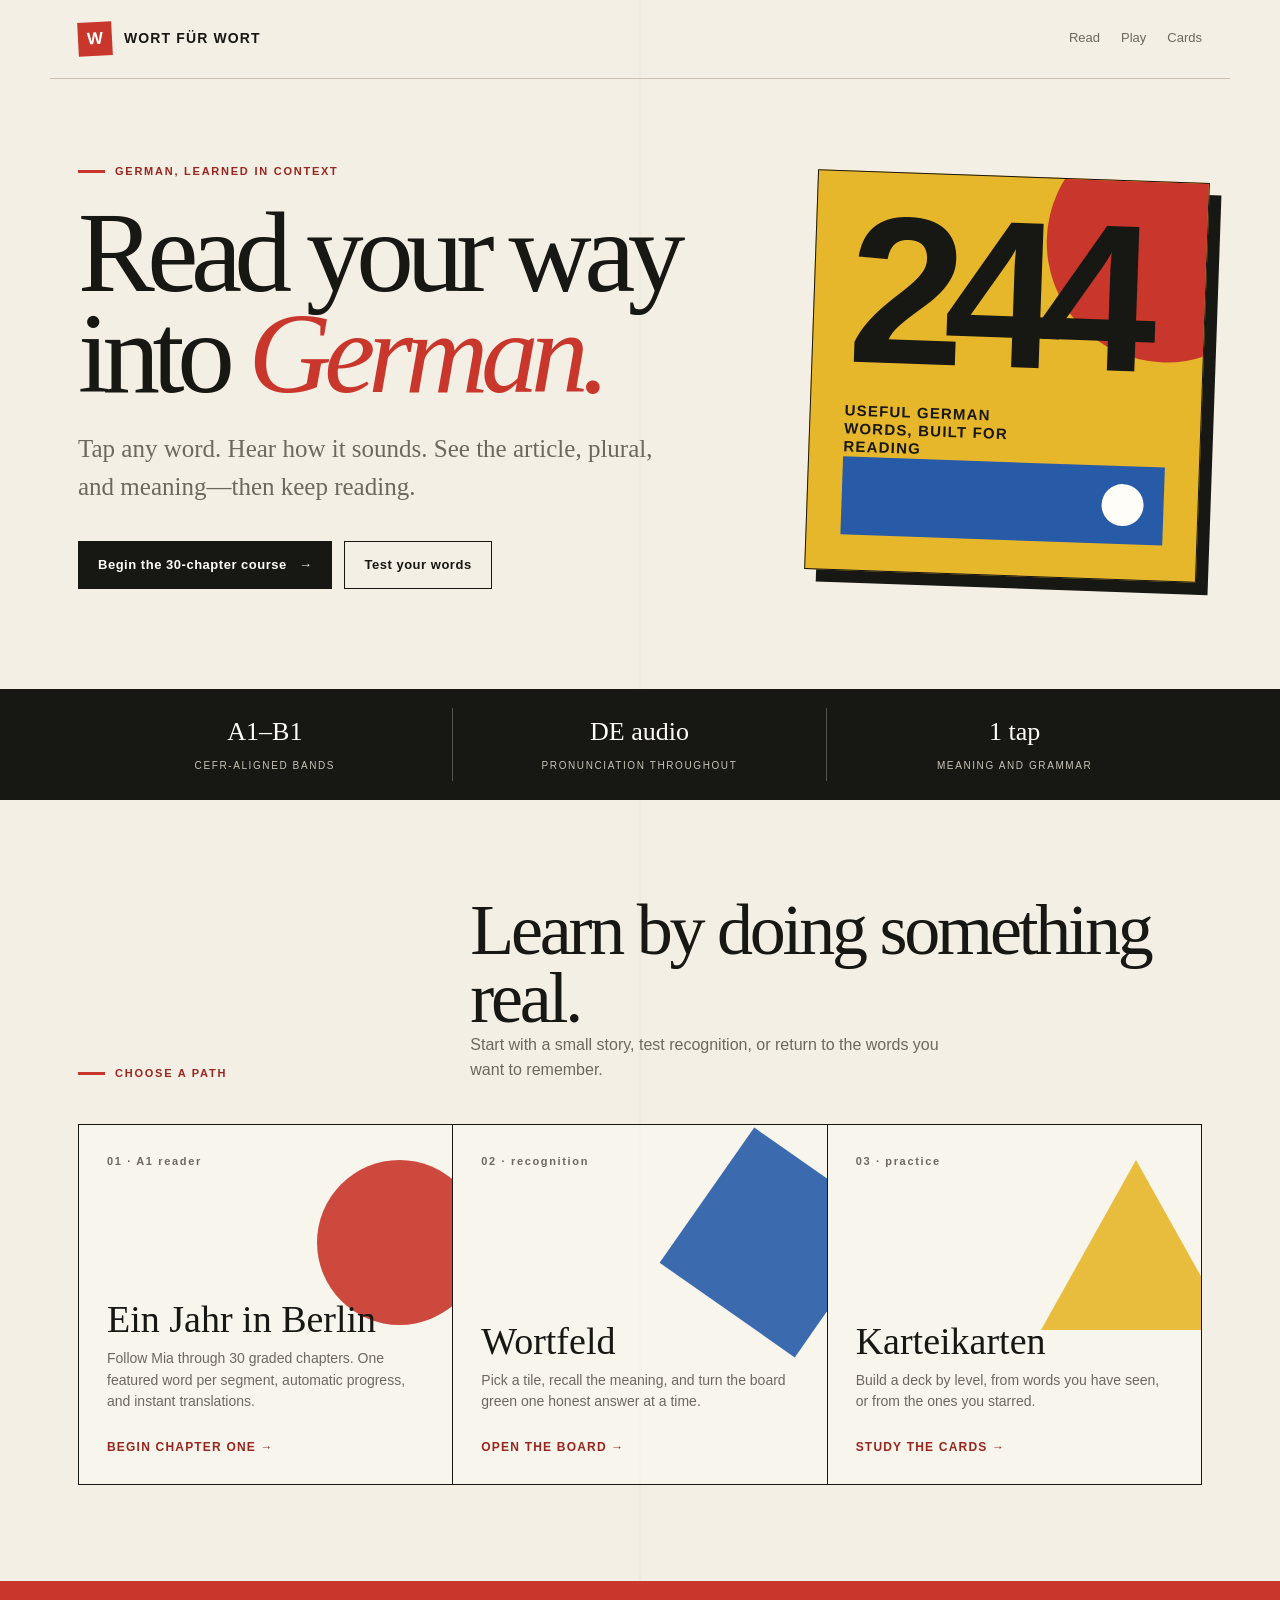
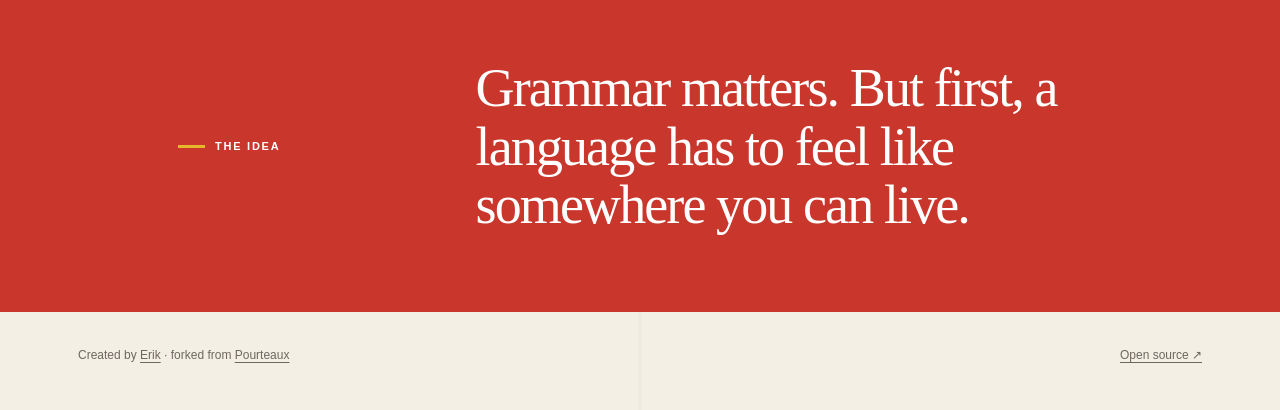
==== commit f57a0469: "Add germanreader.net SEO and social previews" ====
--- a/index.html
+++ b/index.html
@@ -4,10 +4,61 @@
   <meta charset="utf-8">
   <meta name="viewport" content="width=device-width, initial-scale=1">
   <meta name="theme-color" content="#f3efe5">
-  <title>Wort für Wort · Read your way into German</title>
-  <meta name="description" content="Learn practical German through graded stories, a visual word game, native browser audio, and focused flashcards.">
+  <title>German Reader for Beginners (A1–B1) · Wort für Wort</title>
+  <meta name="description" content="Learn German by reading a 30-chapter graded story. Tap any word for its meaning, article, plural, and pronunciation, then review with games and flashcards.">
+  <meta name="robots" content="index, follow, max-image-preview:large">
+  <meta name="application-name" content="Wort für Wort">
+  <link rel="canonical" href="https://germanreader.net/">
+
+  <meta property="og:type" content="website">
+  <meta property="og:site_name" content="Wort für Wort">
+  <meta property="og:locale" content="en_US">
+  <meta property="og:title" content="Wort für Wort · Read your way into German">
+  <meta property="og:description" content="A free 30-chapter German reader with tap-to-translate vocabulary, pronunciation, articles, plurals, games, and flashcards.">
+  <meta property="og:url" content="https://germanreader.net/">
+  <meta property="og:image" content="https://germanreader.net/og-image-v2.png">
+  <meta property="og:image:secure_url" content="https://germanreader.net/og-image-v2.png">
+  <meta property="og:image:type" content="image/png">
+  <meta property="og:image:width" content="1200">
+  <meta property="og:image:height" content="630">
+  <meta property="og:image:alt" content="Wort für Wort — read your way into German. 30 chapters, A1–B1, audio and translations.">
+
+  <meta name="twitter:card" content="summary_large_image">
+  <meta name="twitter:title" content="Wort für Wort · Read your way into German">
+  <meta name="twitter:description" content="A free 30-chapter German reader with vocabulary help, pronunciation, games, and flashcards.">
+  <meta name="twitter:image" content="https://germanreader.net/og-image-v2.png">
+  <meta name="twitter:image:alt" content="Wort für Wort — read your way into German">
   <link rel="icon" href="favicon.svg" type="image/svg+xml">
   <link rel="stylesheet" href="styles.css">
+  <script type="application/ld+json">
+  {
+    "@context": "https://schema.org",
+    "@graph": [
+      {
+        "@type": "WebSite",
+        "@id": "https://germanreader.net/#website",
+        "url": "https://germanreader.net/",
+        "name": "Wort für Wort",
+        "alternateName": "German Reader",
+        "description": "A free interactive graded reader for learning German in context.",
+        "inLanguage": "en"
+      },
+      {
+        "@type": "LearningResource",
+        "@id": "https://germanreader.net/#course",
+        "url": "https://germanreader.net/read.html",
+        "name": "Ein Jahr in Berlin",
+        "description": "A 30-chapter interactive German reader with translations, pronunciation, vocabulary, and review tools.",
+        "learningResourceType": ["Graded reader", "Language learning tool"],
+        "educationalLevel": "CEFR A1–B1",
+        "teaches": "German reading comprehension, vocabulary, grammar, and pronunciation",
+        "inLanguage": ["de", "en"],
+        "isAccessibleForFree": true,
+        "image": "https://germanreader.net/og-image-v2.png"
+      }
+    ]
+  }
+  </script>
 </head>
 <body>
   <a class="skip-link" href="#main">Skip to content</a>
@@ -76,8 +127,8 @@
   </main>
 
   <footer class="site-footer">
-    <span>Wort für Wort · German in context</span>
-    <span>Created by <a href="https://x.com/pourteaux" target="_blank" rel="noopener">@pourteaux</a> · <a href="license.html">Open source</a></span>
+    <span>Created by <a href="https://x.com/eriklocalhost" target="_blank" rel="noopener noreferrer">Erik</a> · forked from <a href="https://x.com/pourteaux" target="_blank" rel="noopener noreferrer">Pourteaux</a></span>
+    <a href="https://github.com/swedishfrenchpress/german-reader" target="_blank" rel="noopener noreferrer">Open source ↗</a>
   </footer>
   <script src="german-data.js"></script>
   <script>document.querySelector('[data-word-total]').textContent = window.GERMAN_WORDS.length;</script>
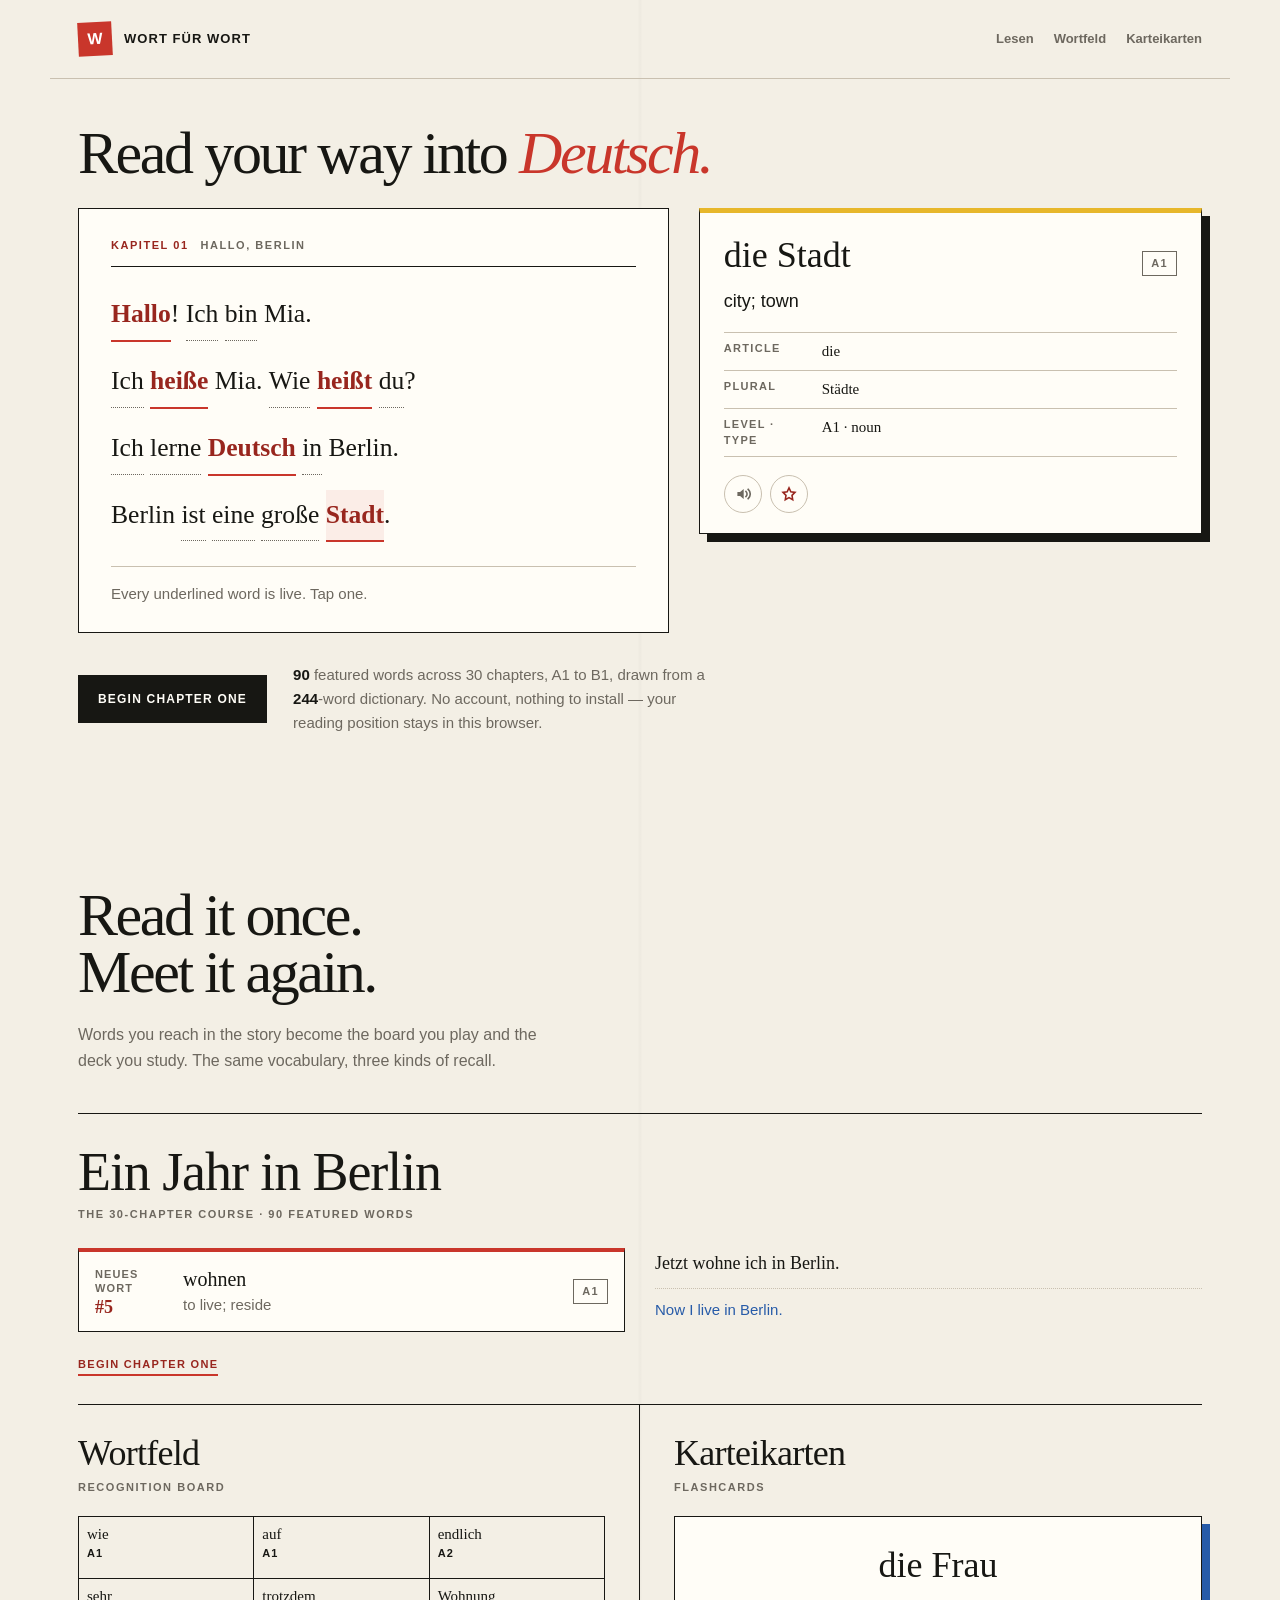
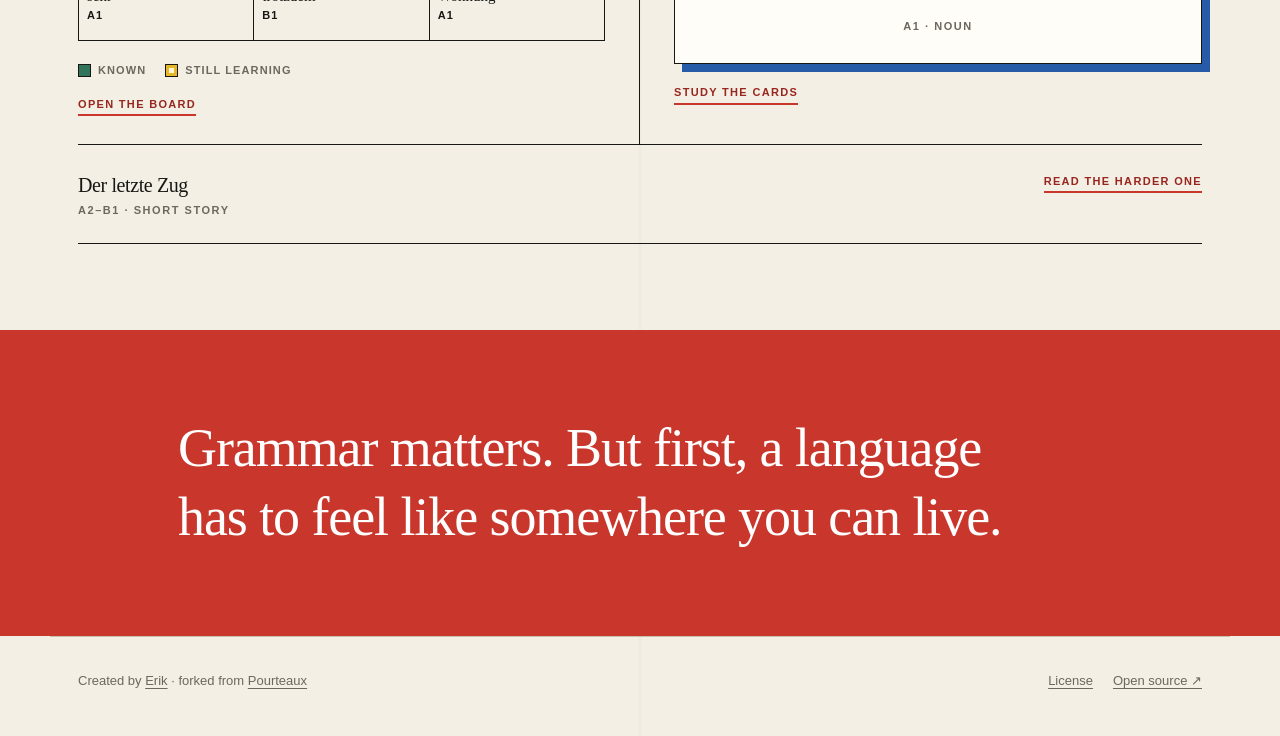
==== commit 3a44617b: "Recompose the homepage as a live specimen and harden the reader The homepage no longer describes tap" ====
--- a/index.html
+++ b/index.html
@@ -16,9 +16,9 @@
   <meta property="og:title" content="Wort für Wort · Read your way into German">
   <meta property="og:description" content="A free 30-chapter German reader with tap-to-translate vocabulary, pronunciation, articles, plurals, games, and flashcards.">
   <meta property="og:url" content="https://germanreader.net/">
-  <meta property="og:image" content="https://germanreader.net/og-image-v2.png">
-  <meta property="og:image:secure_url" content="https://germanreader.net/og-image-v2.png">
-  <meta property="og:image:type" content="image/png">
+  <meta property="og:image" content="https://germanreader.net/og-image-v2.jpg">
+  <meta property="og:image:secure_url" content="https://germanreader.net/og-image-v2.jpg">
+  <meta property="og:image:type" content="image/jpeg">
   <meta property="og:image:width" content="1200">
   <meta property="og:image:height" content="630">
   <meta property="og:image:alt" content="Wort für Wort — read your way into German. 30 chapters, A1–B1, audio and translations.">
@@ -26,7 +26,7 @@
   <meta name="twitter:card" content="summary_large_image">
   <meta name="twitter:title" content="Wort für Wort · Read your way into German">
   <meta name="twitter:description" content="A free 30-chapter German reader with vocabulary help, pronunciation, games, and flashcards.">
-  <meta name="twitter:image" content="https://germanreader.net/og-image-v2.png">
+  <meta name="twitter:image" content="https://germanreader.net/og-image-v2.jpg">
   <meta name="twitter:image:alt" content="Wort für Wort — read your way into German">
   <link rel="icon" href="favicon.svg" type="image/svg+xml">
   <link rel="stylesheet" href="styles.css">
@@ -54,7 +54,7 @@
         "teaches": "German reading comprehension, vocabulary, grammar, and pronunciation",
         "inLanguage": ["de", "en"],
         "isAccessibleForFree": true,
-        "image": "https://germanreader.net/og-image-v2.png"
+        "image": "https://germanreader.net/og-image-v2.jpg"
       }
     ]
   }
@@ -67,70 +67,93 @@
       <span class="wordmark-mark">W</span><span class="wordmark-text">Wort für Wort</span>
     </a>
     <div class="nav-links">
-      <a href="read.html">Read</a><a href="game.html">Play</a><a href="cards.html">Cards</a>
+      <a href="read.html" aria-label="Lesen — read the course">Lesen</a><a href="game.html" aria-label="Wortfeld — the word recognition board">Wortfeld</a><a href="cards.html" aria-label="Karteikarten — flashcards">Karteikarten</a>
     </div>
   </nav>
 
   <main id="main">
-    <section class="hero">
-      <div class="hero-copy">
-        <div class="eyebrow">German, learned in context</div>
-        <h1>Read your way into <em>German.</em></h1>
-        <p class="lede">Tap any word. Hear how it sounds. See the article, plural, and meaning—then keep reading.</p>
-        <div class="hero-actions">
-          <a class="button primary" href="read.html">Begin the 30-chapter course <span aria-hidden="true">→</span></a>
-          <a class="button" href="game.html">Test your words</a>
+    <section class="specimen" aria-labelledby="specimen-heading">
+      <h1 id="specimen-heading" class="specimen-heading">Read your way into <em lang="de">Deutsch.</em></h1>
+
+      <div class="specimen-sheet">
+        <div class="specimen-page">
+          <div class="specimen-slug"><span>Kapitel 01</span><span lang="de">Hallo, Berlin</span></div>
+          <!-- Static so the first viewport survives a failed script; home.js upgrades
+               each word to a live button in place rather than building the lines. -->
+          <div class="specimen-lines" data-specimen>
+            <p class="specimen-line" lang="de" data-de="Hallo! Ich bin Mia." data-focus="Hallo">Hallo! Ich bin Mia.</p>
+            <p class="specimen-line" lang="de" data-de="Ich heiße Mia. Wie heißt du?" data-focus="heißen">Ich heiße Mia. Wie heißt du?</p>
+            <p class="specimen-line" lang="de" data-de="Ich lerne Deutsch in Berlin." data-focus="Deutsch">Ich lerne Deutsch in Berlin.</p>
+            <p class="specimen-line" lang="de" data-de="Berlin ist eine große Stadt." data-focus="Stadt">Berlin ist eine große Stadt.</p>
+          </div>
+          <p class="specimen-hint">Every underlined word is live. Tap one.</p>
         </div>
+        <aside class="specimen-note" data-specimen-note aria-live="polite" aria-label="Word explanation"></aside>
       </div>
-      <div class="hero-poster" aria-label="German starter vocabulary poster">
-        <div class="poster-number" data-word-total>0</div>
-        <div class="poster-label">useful German words, built for reading</div>
-        <span class="poster-dot" aria-hidden="true"></span>
+
+      <div class="specimen-start">
+        <a class="button primary" href="read.html">Begin chapter one</a>
+        <p><b data-course-words>90</b> featured words across 30 chapters, A1 to B1, drawn from a <b data-word-total>244</b>-word dictionary. No account, nothing to install — your reading position stays in this browser.</p>
       </div>
     </section>
 
-    <section class="stats-strip" aria-label="Learning features">
-      <div class="stats-inner">
-        <div class="stat"><b>A1–B1</b><span>CEFR-aligned bands</span></div>
-        <div class="stat"><b>DE audio</b><span>Pronunciation throughout</span></div>
-        <div class="stat"><b>1 tap</b><span>Meaning and grammar</span></div>
+    <section class="section tools" aria-labelledby="tools-heading">
+      <div class="tools-heading">
+        <h2 id="tools-heading">Read it once. Meet it again.</h2>
+        <p>Words you reach in the story become the board you play and the deck you study. The same vocabulary, three kinds of recall.</p>
       </div>
-    </section>
 
-    <section class="section" aria-labelledby="paths-heading">
-      <div class="section-heading">
-        <div><div class="eyebrow">Choose a path</div></div>
-        <div><h2 id="paths-heading">Learn by doing something real.</h2><p>Start with a small story, test recognition, or return to the words you want to remember.</p></div>
+      <!-- Each tool shows the thing itself — a real segment, real tiles in their real
+           states, a real card face — instead of a paragraph describing it. -->
+      <div class="tools-grid">
+      <a class="tool tool-lead" href="read.html">
+        <span class="tool-head">
+          <span class="tool-name" lang="de">Ein Jahr in Berlin</span>
+          <span class="tool-gloss">The 30-chapter course · 90 featured words</span>
+        </span>
+        <span class="tool-demo tool-demo-segment" data-demo-segment aria-hidden="true"></span>
+        <span class="tool-go">Begin chapter one</span>
+      </a>
+
+      <div class="tool-pair">
+        <a class="tool" href="game.html">
+          <span class="tool-head">
+            <span class="tool-name" lang="de">Wortfeld</span>
+            <span class="tool-gloss">Recognition board</span>
+          </span>
+          <span class="tool-demo tool-demo-board" data-demo-board aria-hidden="true"></span>
+          <span class="demo-key" data-demo-board-key aria-hidden="true"></span>
+          <span class="tool-go">Open the board</span>
+        </a>
+        <a class="tool" href="cards.html">
+          <span class="tool-head">
+            <span class="tool-name" lang="de">Karteikarten</span>
+            <span class="tool-gloss">Flashcards</span>
+          </span>
+          <span class="tool-demo tool-demo-card" data-demo-card aria-hidden="true"></span>
+          <span class="tool-go">Study the cards</span>
+        </a>
       </div>
-      <div class="path-grid">
-        <a class="path-card" href="read.html">
-          <span class="path-number">01 · A1 reader</span><span class="path-shape" aria-hidden="true"></span>
-          <h3>Ein Jahr in Berlin</h3><p>Follow Mia through 30 graded chapters. One featured word per segment, automatic progress, and instant translations.</p><span class="path-go">Begin chapter one →</span>
-        </a>
-        <a class="path-card" href="game.html">
-          <span class="path-number">02 · recognition</span><span class="path-shape" aria-hidden="true"></span>
-          <h3>Wortfeld</h3><p>Pick a tile, recall the meaning, and turn the board green one honest answer at a time.</p><span class="path-go">Open the board →</span>
-        </a>
-        <a class="path-card" href="cards.html">
-          <span class="path-number">03 · practice</span><span class="path-shape" aria-hidden="true"></span>
-          <h3>Karteikarten</h3><p>Build a deck by level, from words you have seen, or from the ones you starred.</p><span class="path-go">Study the cards →</span>
-        </a>
+      <a class="tool tool-more" href="intermediate.html">
+        <span class="tool-head">
+          <span class="tool-name" lang="de">Der letzte Zug</span>
+          <span class="tool-gloss">A2–B1 · short story</span>
+        </span>
+        <span class="tool-go">Read the harder one</span>
+      </a>
       </div>
     </section>
 
     <section class="manifesto">
-      <div class="manifesto-inner">
-        <div class="eyebrow">The idea</div>
-        <blockquote>Grammar matters. But first, a language has to feel like somewhere you can live.</blockquote>
-      </div>
+      <blockquote>Grammar matters. But first, a language has to feel like somewhere you can live.</blockquote>
     </section>
   </main>
 
   <footer class="site-footer">
     <span>Created by <a href="https://x.com/eriklocalhost" target="_blank" rel="noopener noreferrer">Erik</a> · forked from <a href="https://x.com/pourteaux" target="_blank" rel="noopener noreferrer">Pourteaux</a></span>
-    <a href="https://github.com/swedishfrenchpress/german-reader" target="_blank" rel="noopener noreferrer">Open source ↗</a>
+    <span class="footer-links"><a href="license.html">License</a><a href="https://github.com/swedishfrenchpress/german-reader" target="_blank" rel="noopener noreferrer">Open source ↗</a></span>
   </footer>
-  <script src="german-data.js"></script>
+  <script src="german-data.js"></script><script src="course-data.js"></script><script src="store.js"></script><script src="app.js"></script><script src="home.js"></script>
   <script>document.querySelector('[data-word-total]').textContent = window.GERMAN_WORDS.length;</script>
 </body>
 </html>
--- a/styles.css
+++ b/styles.css
@@ -8,12 +8,50 @@
   --red-dark: #98261e;
   --blue: #275ba8;
   --yellow: #e7b72b;
+  --yellow-pale: #fff6d8;
   --green: #2f745b;
   --line: #c9c0b0;
   --white: #fffdf7;
+
+  /* Tinted surfaces that carry meaning, named so they stop being magic numbers. */
+  --wash-red: rgba(201, 54, 43, .08);
+  --wash-blue: rgba(39, 91, 168, .07);
+  --scrim: rgba(23, 23, 19, .45);
+  --fold: rgba(23, 23, 19, .025);
+
+  /* Three structural steps, one ambient. Compose with an ink:
+     box-shadow: var(--lift) var(--ink). Anything between these is drift. */
+  --lift: 4px 4px 0;
+  --plate: 8px 8px 0;
+  --poster: 10px 10px 0;
   --shadow: 0 18px 45px rgba(32, 28, 20, .12);
-  --sans: "Avenir Next", Avenir, "Gill Sans", sans-serif;
-  --serif: "Iowan Old Style", "Baskerville", Georgia, serif;
+  --drawer-shadow: -18px 0 50px rgba(23, 23, 19, .2);
+
+  /* One curve, two speeds. The exponential ease-out is the house motion. */
+  --ease: cubic-bezier(.22, 1, .36, 1);
+  --speed: .18s;
+  --speed-slow: .3s;
+
+  --sans: "Avenir Next", Avenir, "Century Gothic", "Trebuchet MS", sans-serif;
+  --serif: "Iowan Old Style", Baskerville, "Palatino Linotype", Palatino, "Book Antiqua", Georgia, serif;
+  /* Measure in em, never ch: this serif's lining digits are far narrower than its
+     lowercase, so a "62ch" cap was shipping 82 characters of German per line. */
+  --measure-reading: 31em;
+  --measure-specimen: 23em;
+  --type-page-title: clamp(2.5rem, 6.5vw, 4.5rem);
+  --type-headline: clamp(2.25rem, 5.5vw, 3.75rem);
+  --type-feature: clamp(2rem, 5vw, 3.375rem);
+  --type-title: 2.25rem;
+  --type-reading: clamp(1.25rem, 3vw, 1.6rem);
+  --type-word: 1.25rem;
+  --type-lede: clamp(1.125rem, 2vw, 1.375rem);
+  --type-body-large: 1.125rem;
+  --type-data: 1.75rem;
+  --type-body: 1rem;
+  --type-support: .9375rem;
+  --type-control: .8125rem;
+  --type-label: .75rem;
+  --type-micro: .6875rem;
 }
 
 * { box-sizing: border-box; }
@@ -23,14 +61,41 @@
   min-height: 100vh;
   color: var(--ink);
   background:
-    linear-gradient(90deg, transparent 0 49.8%, rgba(23, 23, 19, .025) 50%, transparent 50.2%),
+    linear-gradient(90deg, transparent 0 49.8%, var(--fold) 50%, transparent 50.2%),
     var(--paper);
   font-family: var(--sans);
+  font-size: var(--type-body);
   line-height: 1.55;
+  font-kerning: normal;
+  text-rendering: optimizeLegibility;
 }
 button, input, select { font: inherit; }
 button, a { -webkit-tap-highlight-color: transparent; }
 a { color: inherit; }
+h1, h2, h3, blockquote { text-wrap: balance; }
+p { text-wrap: pretty; }
+
+/* One focus language for the whole product: the same physical lift the mouse
+   gets, plus a vermilion ring that survives on every ground. */
+:where(a, button, input, select, textarea, summary, [tabindex]):focus-visible {
+  outline: 2px solid var(--red);
+  outline-offset: 2px;
+}
+.button:focus-visible,
+.tool-pill:focus-visible,
+.chip:focus-visible { transform: translate(-2px, -2px); box-shadow: var(--lift) var(--ink); }
+.icon-button:focus-visible { border-color: var(--ink); }
+.word:focus-visible { outline-offset: 1px; }
+/* Keyboard gets the same state the mouse gets, not just a ring around a control
+   that otherwise looks untouched. */
+.nav-links a:focus-visible { color: var(--ink); border-color: var(--red); }
+.tile:focus-visible { background: var(--white); }
+.course-toc a:focus-visible { background: var(--yellow-pale); }
+.chapter-rest-next:focus-visible { color: var(--red); }
+.flashcard:hover, .flashcard:focus-visible { transform: translate(-2px, -2px); box-shadow: var(--poster) var(--blue); }
+.tool-go:focus-visible { color: var(--red); border-bottom-width: 3px; }
+
+.icon { display: block; flex: none; }
 
 .skip-link {
   position: fixed; top: 8px; left: 8px; z-index: 200;
@@ -48,119 +113,223 @@
 .wordmark { display: inline-flex; align-items: center; gap: 12px; text-decoration: none; }
 .wordmark-mark {
   width: 34px; height: 34px; display: grid; place-items: center;
-  color: white; background: var(--red); font-weight: 800; font-size: 17px;
+  color: white; background: var(--red); font-weight: 800; font-size: 1rem; line-height: 1;
   transform: rotate(-3deg);
 }
-.wordmark-text { font-size: 14px; font-weight: 750; letter-spacing: .08em; text-transform: uppercase; }
-.nav-links { display: flex; align-items: center; gap: 21px; font-size: 13px; }
-.nav-links a { color: var(--muted); text-decoration: none; border-bottom: 1px solid transparent; }
+.wordmark-text { font-size: var(--type-control); font-weight: 700; line-height: 1.2; letter-spacing: .08em; text-transform: uppercase; }
+.nav-links { display: flex; align-items: center; gap: 20px; font-size: var(--type-control); font-weight: 700; line-height: 1.2; }
+.nav-links a { color: var(--muted); text-decoration: none; border-bottom: 1px solid transparent; padding: 4px 0; }
 .nav-links a:hover, .nav-links a[aria-current="page"] { color: var(--ink); border-color: var(--red); }
 
-.eyebrow {
-  display: flex; align-items: center; gap: 10px;
-  color: var(--red-dark); font-size: 11px; font-weight: 800;
-  letter-spacing: .16em; text-transform: uppercase;
-}
-.eyebrow::before { content: ""; width: 27px; height: 3px; background: var(--red); }
-
-.hero {
-  max-width: 1180px; margin: 0 auto; min-height: 610px; padding: 70px 28px 86px;
-  display: grid; grid-template-columns: 1.25fr .75fr; align-items: center; gap: 80px;
-}
-.hero-copy h1 {
-  max-width: 820px; margin: 22px 0 24px;
-  font-family: var(--serif); font-size: clamp(58px, 9vw, 118px);
-  font-weight: 500; letter-spacing: -.065em; line-height: .88;
-}
-.hero-copy h1 em { color: var(--red); font-weight: 400; }
-.hero-copy .lede { max-width: 600px; font-family: var(--serif); font-size: clamp(19px, 2vw, 25px); color: var(--muted); }
-.hero-actions { display: flex; gap: 12px; flex-wrap: wrap; margin-top: 34px; }
 .button {
   min-height: 48px; padding: 13px 19px; display: inline-flex; align-items: center; justify-content: center; gap: 12px;
   border: 1px solid var(--ink); background: transparent; color: var(--ink); text-decoration: none;
-  font-size: 13px; font-weight: 750; letter-spacing: .04em; cursor: pointer;
-  transition: transform .16s ease, box-shadow .16s ease, background .16s ease, color .16s ease;
-}
-.button:hover { transform: translate(-2px, -2px); box-shadow: 4px 4px 0 var(--ink); }
+  font-size: var(--type-label); font-weight: 800; line-height: 1.2; letter-spacing: .1em; text-transform: uppercase; cursor: pointer;
+  transition: transform var(--speed) var(--ease), box-shadow var(--speed) var(--ease), background var(--speed) var(--ease), color var(--speed) var(--ease);
+}
+.button:hover { transform: translate(-2px, -2px); box-shadow: var(--lift) var(--ink); }
 .button.primary { background: var(--ink); color: var(--white); }
-.button.primary:hover { background: var(--red); border-color: var(--red); box-shadow: 4px 4px 0 var(--red-dark); }
-.button.small { min-height: 38px; padding: 8px 13px; }
+.button.primary:hover, .button.primary:focus-visible { background: var(--red); border-color: var(--red); box-shadow: var(--lift) var(--red-dark); }
+.button.small { min-height: 42px; padding: 9px 14px; }
 .button:disabled { opacity: .42; cursor: not-allowed; transform: none; box-shadow: none; }
 
-.hero-poster {
-  position: relative; min-height: 400px; padding: 34px;
-  background: var(--yellow); border: 1px solid var(--ink); box-shadow: 12px 12px 0 var(--ink);
-  transform: rotate(2deg); overflow: hidden;
-}
-.hero-poster::before { content: ""; position: absolute; width: 240px; height: 240px; border-radius: 50%; right: -80px; top: -60px; background: var(--red); }
-.hero-poster::after { content: ""; position: absolute; left: 34px; right: 34px; bottom: 35px; height: 78px; background: var(--blue); }
-.poster-number { position: relative; z-index: 1; font-size: clamp(110px, 18vw, 210px); line-height: .8; font-weight: 850; letter-spacing: -.1em; }
-.poster-label { position: relative; z-index: 1; margin-top: 28px; max-width: 180px; font-weight: 800; font-size: 15px; line-height: 1.2; text-transform: uppercase; letter-spacing: .08em; }
-.poster-dot { position: absolute; z-index: 2; width: 42px; height: 42px; border-radius: 50%; bottom: 53px; right: 54px; background: var(--white); }
-
-.stats-strip { border-top: 1px solid var(--ink); border-bottom: 1px solid var(--ink); background: var(--ink); color: var(--white); }
-.stats-inner { max-width: 1180px; margin: 0 auto; padding: 18px 28px; display: grid; grid-template-columns: repeat(3, 1fr); }
-.stat { padding: 4px 22px; border-right: 1px solid #55554e; text-align: center; }
-.stat:last-child { border: 0; }
-.stat b { display: block; font-family: var(--serif); font-size: 26px; font-weight: 500; }
-.stat span { color: #c9c4b8; font-size: 10px; letter-spacing: .16em; text-transform: uppercase; }
-
-.section { max-width: 1180px; margin: 0 auto; padding: 96px 28px; }
-.section-heading { display: grid; grid-template-columns: .65fr 1.35fr; gap: 40px; align-items: end; margin-bottom: 42px; }
-.section-heading h2 { margin: 0; font-family: var(--serif); font-size: clamp(40px, 6vw, 72px); line-height: .95; font-weight: 500; letter-spacing: -.045em; }
-.section-heading p { max-width: 500px; margin: 0; color: var(--muted); }
-.path-grid { display: grid; grid-template-columns: repeat(3, 1fr); border-top: 1px solid var(--ink); border-left: 1px solid var(--ink); }
-.path-card {
-  position: relative; min-height: 360px; padding: 28px; display: flex; flex-direction: column;
-  border-right: 1px solid var(--ink); border-bottom: 1px solid var(--ink); background: rgba(255, 253, 247, .42);
-  text-decoration: none; overflow: hidden; transition: background .18s ease;
-}
-.path-card:hover { background: var(--white); }
-.path-number { font-size: 11px; font-weight: 800; letter-spacing: .15em; color: var(--muted); }
-.path-card h3 { position: relative; z-index: 1; margin: auto 0 10px; font-family: var(--serif); font-size: 38px; font-weight: 500; line-height: 1; }
-.path-card p { position: relative; z-index: 1; margin: 0 0 25px; color: var(--muted); font-size: 14px; }
-.path-card .path-go { position: relative; z-index: 1; color: var(--red-dark); font-size: 12px; font-weight: 800; text-transform: uppercase; letter-spacing: .1em; }
-.path-shape { position: absolute; right: -30px; top: 35px; width: 165px; height: 165px; border-radius: 50%; background: var(--red); opacity: .9; transition: transform .25s ease; }
-.path-card:nth-child(2) .path-shape { border-radius: 0; background: var(--blue); transform: rotate(35deg); }
-.path-card:nth-child(3) .path-shape { width: 0; height: 0; border-radius: 0; background: none; border-left: 95px solid transparent; border-right: 95px solid transparent; border-bottom: 170px solid var(--yellow); }
-.path-card:hover .path-shape { transform: rotate(12deg) scale(1.06); }
-.path-card:nth-child(2):hover .path-shape { transform: rotate(48deg) scale(1.06); }
+/* Two icon-button sizes, one job each: standalone actions and inline-in-a-line
+   actions. Both grow to a real target where the pointer is a finger. */
+.icon-button {
+  width: 38px; height: 38px; flex: none;
+  display: inline-grid; place-items: center;
+  border: 1px solid var(--line); border-radius: 50%;
+  background: var(--white); color: var(--red-dark); cursor: pointer;
+  transition: background var(--speed) var(--ease), color var(--speed) var(--ease), border-color var(--speed) var(--ease);
+}
+.icon-button:hover { background: var(--ink); color: white; border-color: var(--ink); }
+.icon-button.on { background: var(--yellow); border-color: var(--yellow); color: var(--ink); }
+.icon-button:disabled { opacity: .4; cursor: not-allowed; background: var(--white); color: var(--muted); border-color: var(--line); }
+.icon-button.inline { width: 30px; height: 30px; }
+@media (pointer: coarse) {
+  .icon-button { width: 44px; height: 44px; }
+  .icon-button.inline { width: 40px; height: 40px; }
+}
+
+/* ---------- Home: the specimen sheet ---------- */
+
+.specimen { max-width: 1180px; margin: 0 auto; padding: 46px 28px 66px; }
+/* Section scale: the specimen sheet below is what should lead the page. */
+.specimen-heading {
+  margin: 0 0 26px; max-width: 22ch;
+  font-family: var(--serif); font-size: var(--type-headline);
+  font-weight: 500; letter-spacing: -.04em; line-height: .95;
+}
+.specimen-heading em { color: var(--red); font-weight: 400; font-style: italic; }
+.specimen-sheet { display: grid; grid-template-columns: 1.08fr .92fr; gap: 30px; align-items: start; }
+.specimen-page { padding: 30px 32px 26px; background: var(--white); border: 1px solid var(--ink); }
+.specimen-slug {
+  display: flex; align-items: baseline; gap: 12px; padding-bottom: 14px; margin-bottom: 22px;
+  border-bottom: 1px solid var(--ink);
+  font-size: var(--type-micro); font-weight: 800; line-height: 1.2; letter-spacing: .14em; text-transform: uppercase;
+}
+.specimen-slug span:first-child { color: var(--red-dark); }
+.specimen-slug span:last-child { color: var(--muted); }
+.specimen-line {
+  margin: 0 0 14px; max-width: var(--measure-specimen);
+  font-family: var(--serif); font-size: var(--type-reading); line-height: 1.75;
+  hyphens: auto; overflow-wrap: break-word;
+}
+.specimen-hint { margin: 24px 0 0; padding-top: 16px; border-top: 1px solid var(--line); color: var(--muted); font-size: var(--type-support); line-height: 1.5; }
+
+.specimen-note {
+  padding: 24px 24px 20px; background: var(--white);
+  border: 1px solid var(--ink); border-top: 5px solid var(--yellow);
+  box-shadow: var(--plate) var(--ink);
+}
+.note-head { display: flex; align-items: baseline; justify-content: space-between; gap: 14px; flex-wrap: wrap; }
+.note-word { font-family: var(--serif); font-size: var(--type-title); line-height: 1.05; hyphens: auto; overflow-wrap: anywhere; }
+.note-gloss { margin: 12px 0 0; color: var(--ink); font-size: var(--type-body-large); line-height: 1.45; }
+.note-facts { margin: 18px 0 0; padding: 0; border-top: 1px solid var(--line); }
+.note-facts div { display: grid; grid-template-columns: 5.5rem 1fr; gap: 10px; padding: 8px 0; border-bottom: 1px solid var(--line); }
+.note-facts dt { color: var(--muted); font-size: var(--type-micro); font-weight: 800; line-height: 1.4; letter-spacing: .12em; text-transform: uppercase; }
+.note-facts dd { margin: 0; font-family: var(--serif); font-size: var(--type-support); line-height: 1.4; }
+.note-grammar { margin: 14px 0 0; color: var(--blue); font-size: var(--type-support); line-height: 1.5; }
+.note-actions { margin-top: 18px; display: flex; align-items: center; gap: 8px; }
+
+.specimen-start { margin-top: 30px; display: flex; align-items: center; gap: 26px; flex-wrap: wrap; }
+.specimen-start p { margin: 0; max-width: 52ch; color: var(--muted); font-size: var(--type-support); line-height: 1.6; }
+.specimen-start b { color: var(--ink); font-variant-numeric: lining-nums tabular-nums; }
+
+/* ---------- Home: the three tools ---------- */
+
+.section { max-width: 1180px; margin: 0 auto; padding: 86px 28px; }
+.tools-heading { max-width: 62ch; margin-bottom: 38px; }
+.tools-heading h2 { margin: 0; font-family: var(--serif); font-size: var(--type-headline); line-height: .96; font-weight: 500; letter-spacing: -.04em; }
+.tools-heading p { max-width: 54ch; margin: 20px 0 0; color: var(--muted); line-height: 1.65; }
+
+/* A ruled grid, not a stack of cards: the artifacts sit directly on the paper
+   field and 1px rules do the dividing, so nothing is a card inside a card. */
+.tools-grid { border-top: 1px solid var(--ink); }
+.tool {
+  position: relative; display: block; padding: 30px 0 28px;
+  border-bottom: 1px solid var(--ink); background: none;
+  text-decoration: none;
+}
+.tool .demo-focus, .tool .demo-card-face, .tool .tool-demo-board { transition: transform var(--speed) var(--ease), box-shadow var(--speed) var(--ease); }
+.tool:hover .demo-focus, .tool:focus-visible .demo-focus,
+.tool:hover .demo-card-face, .tool:focus-visible .demo-card-face { transform: translate(-3px, -3px); }
+.tool:hover .demo-card-face, .tool:focus-visible .demo-card-face { box-shadow: var(--poster) var(--blue); }
+.tool:hover .demo-focus, .tool:focus-visible .demo-focus { box-shadow: var(--lift) var(--ink); }
+.tool:hover .tool-go, .tool:focus-visible .tool-go { color: var(--red); border-bottom-width: 3px; }
+.tool-lead { display: flex; flex-direction: column; }
+.tool-head { display: block; }
+.tool-name { display: block; font-family: var(--serif); font-size: var(--type-title); font-weight: 500; line-height: 1.05; letter-spacing: -.02em; }
+.tool-lead .tool-name { font-size: var(--type-feature); }
+.tool-gloss { display: block; margin-top: 8px; color: var(--muted); font-size: var(--type-micro); font-weight: 800; line-height: 1.2; letter-spacing: .14em; text-transform: uppercase; }
+/* fit-content, not inline-block: as a flex child a stretched inline-block would
+   drag its 2px rule the full column width. */
+.tool-go { align-self: flex-start; width: fit-content; max-width: 100%; color: var(--red-dark); font-size: var(--type-micro); font-weight: 800; line-height: 1.2; text-transform: uppercase; letter-spacing: .12em; border-bottom: 2px solid var(--red); padding-bottom: 3px; }
+.tool-pair { display: grid; grid-template-columns: 1fr 1fr; }
+.tool-pair .tool { display: flex; flex-direction: column; }
+.tool-pair .tool:first-child { padding-right: 34px; border-right: 1px solid var(--ink); }
+.tool-pair .tool:last-child { padding-left: 34px; }
+.tool-more { display: flex; align-items: baseline; justify-content: space-between; gap: 16px 30px; flex-wrap: wrap; padding-bottom: 26px; }
+.tool-more .tool-name { font-size: var(--type-word); }
+
+/* Each demo is the tool's own artifact at reduced scale, built from real data —
+   not an icon, an abstract shape, or a paragraph about what the tool does. */
+.tool-demo { display: block; margin: 22px 0; }
+.tool-lead .tool-demo { margin-top: 26px; margin-bottom: 26px; display: grid; grid-template-columns: minmax(0, 1fr) minmax(0, 1fr); gap: 20px 30px; align-items: start; }
+.demo-focus { display: grid; grid-template-columns: 74px minmax(0, 1fr) auto; gap: 14px; align-items: center; padding: 15px 16px; background: var(--white); border: 1px solid var(--ink); border-top: 4px solid var(--red); }
+.demo-focus-count { color: var(--muted); font-size: var(--type-micro); font-weight: 800; line-height: 1.3; letter-spacing: .1em; text-transform: uppercase; }
+.demo-focus-count b { display: block; margin-top: 3px; color: var(--red-dark); font-family: var(--serif); font-size: var(--type-body-large); line-height: 1; letter-spacing: 0; }
+.demo-focus-main { min-width: 0; }
+.demo-focus-word { display: block; font-family: var(--serif); font-size: var(--type-word); line-height: 1.15; overflow-wrap: anywhere; }
+.demo-focus-def { display: block; margin-top: 3px; color: var(--muted); font-size: var(--type-support); line-height: 1.4; }
+.demo-sentence { display: block; min-width: 0; }
+.demo-line { display: block; font-family: var(--serif); font-size: var(--type-body-large); line-height: 1.7; border-bottom: 1px dotted var(--line); padding-bottom: 10px; }
+.demo-translation { display: block; margin-top: 10px; color: var(--blue); font-size: var(--type-support); line-height: 1.5; }
+
+.tool-demo-board { display: grid; grid-template-columns: repeat(3, 1fr); border-top: 1px solid var(--ink); border-left: 1px solid var(--ink); }
+.demo-tile { display: block; min-height: 62px; padding: 8px; border-right: 1px solid var(--ink); border-bottom: 1px solid var(--ink); background: var(--paper); font-family: var(--serif); font-size: var(--type-support); line-height: 1.25; overflow-wrap: anywhere; }
+.demo-tile small { display: block; margin-top: 3px; font-family: var(--sans); font-size: var(--type-micro); font-weight: 800; letter-spacing: .1em; text-transform: uppercase; }
+.demo-tile.known { background: var(--green); color: white; }
+.demo-tile.learning { background: var(--yellow-pale); box-shadow: inset 0 0 0 3px var(--yellow); }
+
+.demo-key { display: flex; align-items: center; gap: 7px; margin: 0 0 20px; color: var(--muted); font-size: var(--type-micro); font-weight: 800; line-height: 1.3; letter-spacing: .1em; text-transform: uppercase; flex-wrap: wrap; }
+.demo-key .key-swatch { width: 13px; height: 13px; flex: none; border: 1px solid var(--ink); }
+.demo-key .key-swatch:not(:first-child) { margin-left: 12px; }
+.key-known { background: var(--green); }
+.key-learning { background: var(--yellow-pale); box-shadow: inset 0 0 0 3px var(--yellow); }
+
+.tool-demo-card { display: block; }
+.demo-card-face { display: grid; place-items: center; text-align: center; min-height: 148px; padding: 20px; background: var(--white); border: 1px solid var(--ink); box-shadow: var(--plate) var(--blue); }
+.demo-card-word { display: block; font-family: var(--serif); font-size: var(--type-title); line-height: 1.1; overflow-wrap: anywhere; }
+.demo-card-hint { display: block; margin-top: 14px; color: var(--muted); font-size: var(--type-micro); font-weight: 800; letter-spacing: .14em; text-transform: uppercase; }
 
 .manifesto { background: var(--red); color: white; }
-.manifesto-inner { max-width: 980px; margin: 0 auto; padding: 78px 28px; display: grid; grid-template-columns: .55fr 1.45fr; gap: 60px; }
-.manifesto .eyebrow { color: white; }
-.manifesto .eyebrow::before { background: var(--yellow); }
-.manifesto blockquote { margin: 0; font-family: var(--serif); font-size: clamp(30px, 5vw, 54px); line-height: 1.08; letter-spacing: -.035em; }
-
-.site-footer { max-width: 1180px; margin: 0 auto; padding: 34px 28px 45px; display: flex; justify-content: space-between; gap: 30px; color: var(--muted); font-size: 12px; }
+.manifesto blockquote {
+  max-width: 980px; margin: 0 auto; padding: 84px 28px;
+  font-family: var(--serif); font-size: var(--type-feature); line-height: 1.28; letter-spacing: -.02em;
+}
+
+.site-footer { max-width: 1180px; margin: 0 auto; padding: 34px 28px 45px; display: flex; justify-content: space-between; gap: 20px 30px; flex-wrap: wrap; border-top: 1px solid var(--line); color: var(--muted); font-size: var(--type-control); line-height: 1.5; }
 .site-footer a { text-underline-offset: 3px; }
-
-/* Inner pages */
-.page-head { max-width: 900px; margin: 0 auto; padding: 66px 28px 38px; text-align: center; }
-.page-head .eyebrow { justify-content: center; }
-.page-head h1 { margin: 18px 0 15px; font-family: var(--serif); font-size: clamp(50px, 8vw, 86px); line-height: .95; font-weight: 500; letter-spacing: -.05em; }
-.page-head p { max-width: 620px; margin: 0 auto; color: var(--muted); font-family: var(--serif); font-size: 19px; }
+.footer-links { display: flex; gap: 20px; flex-wrap: wrap; }
+
+/* ---------- Inner pages ---------- */
+
+.page-head { max-width: 900px; margin: 0 auto; padding: 60px 28px 30px; text-align: center; }
+.page-head-tight { padding: 42px 28px 20px; }
+.page-head h1 { margin: 0 0 14px; font-family: var(--serif); font-size: var(--type-page-title); line-height: .95; font-weight: 500; letter-spacing: -.04em; overflow-wrap: anywhere; }
+.page-head p { max-width: 34em; margin: 0 auto; color: var(--muted); font-family: var(--serif); font-size: var(--type-body-large); line-height: 1.55; }
+.page-head-level { margin-top: 12px; font-family: var(--sans); font-size: var(--type-micro); font-weight: 800; letter-spacing: .14em; text-transform: uppercase; }
 .progress-track { position: fixed; z-index: 100; top: 0; left: 0; right: 0; height: 4px; }
 .progress-track span { display: block; height: 100%; width: 0; background: var(--red); }
 
-.reader-tools { max-width: 760px; margin: 8px auto 38px; padding: 0 28px; display: flex; gap: 10px; justify-content: center; flex-wrap: wrap; }
-.tool-pill { border: 1px solid var(--line); background: var(--white); color: var(--muted); padding: 8px 12px; font-size: 12px; cursor: pointer; }
+.page-notice {
+  max-width: 760px; margin: 0 auto 16px; padding: 11px 16px;
+  border: 1px solid var(--yellow); background: var(--yellow-pale);
+  color: var(--ink); font-size: var(--type-support); line-height: 1.5;
+}
+.page-notice[hidden] { display: none; }
+
+/* One ruled bar carries progress and every reading control, so the story starts
+   on the first screen instead of a screen and a half down. */
+.course-bar {
+  max-width: 920px; margin: 0 auto 14px; padding: 12px 20px;
+  display: flex; align-items: center; justify-content: space-between; gap: 14px 20px; flex-wrap: wrap;
+  border-top: 1px solid var(--ink); border-bottom: 1px solid var(--ink);
+}
+.course-bar-facts { margin: 0; display: flex; gap: 20px; flex-wrap: wrap; color: var(--muted); font-size: var(--type-control); line-height: 1.4; }
+.course-bar-facts b { color: var(--red-dark); font-family: var(--serif); font-size: var(--type-body-large); font-weight: 500; font-variant-numeric: lining-nums tabular-nums; }
+.course-bar-facts [data-segment-count] { font-variant-numeric: lining-nums tabular-nums; }
+.course-bar-tools { display: flex; gap: 8px; flex-wrap: wrap; }
+
+.reader-tools { max-width: 760px; margin: 8px auto 30px; padding: 0 28px; display: flex; gap: 8px; justify-content: center; flex-wrap: wrap; }
+.tool-pill {
+  min-height: 40px; display: inline-flex; align-items: center;
+  border: 1px solid var(--line); background: var(--white); color: var(--muted);
+  padding: 8px 13px; font-size: var(--type-control); font-weight: 700; line-height: 1.2;
+  text-decoration: none; cursor: pointer;
+  transition: transform var(--speed) var(--ease), box-shadow var(--speed) var(--ease), background var(--speed) var(--ease), color var(--speed) var(--ease), border-color var(--speed) var(--ease);
+}
 .tool-pill:hover, .tool-pill.on { color: white; border-color: var(--blue); background: var(--blue); }
+.tool-pill:disabled { opacity: .45; cursor: not-allowed; background: var(--white); color: var(--muted); border-color: var(--line); transform: none; box-shadow: none; }
 
 .reader { max-width: 760px; margin: 0 auto; padding: 0 28px 130px; }
-.chapter { padding-top: 70px; }
-.chapter:first-child { padding-top: 20px; }
-.chapter-kicker { color: var(--red-dark); font-size: 11px; font-weight: 800; letter-spacing: .16em; text-transform: uppercase; }
-.chapter h2 { margin: 7px 0 25px; font-family: var(--serif); font-size: 35px; font-weight: 500; letter-spacing: -.02em; }
-.story-paragraph { margin: 0 0 24px; font-family: var(--serif); font-size: clamp(21px, 3vw, 27px); line-height: 1.85; }
-.story-translation { display: none; margin: -11px 0 27px; padding: 13px 16px; border-left: 1px solid var(--blue); background: rgba(39, 91, 168, .07); color: #3e5475; font-size: 14px; }
+.chapter { padding-top: 62px; }
+.chapter:first-child { padding-top: 16px; }
+/* The chapter number rides inside the heading, not as a label stacked above it:
+   in a 30-chapter book the number is wayfinding the reader needs, but a floating
+   kicker over every heading is the eyebrow pattern under another name. */
+.chapter-number { display: block; margin-bottom: 6px; color: var(--red-dark); font-family: var(--sans); font-size: var(--type-micro); font-weight: 800; line-height: 1.2; letter-spacing: .14em; text-transform: uppercase; font-variant-numeric: lining-nums tabular-nums; }
+.chapter h2 { margin: 7px 0 22px; font-family: var(--serif); font-size: var(--type-title); font-weight: 500; line-height: 1.05; letter-spacing: -.02em; overflow-wrap: anywhere; }
+.story-paragraph { margin: 0 0 24px; max-width: var(--measure-reading); font-family: var(--serif); font-size: var(--type-reading); line-height: 1.8; hyphens: auto; overflow-wrap: break-word; }
+.story-translation { display: none; margin: -11px 0 27px; padding: 13px 16px; max-width: 68ch; border-left: 1px solid var(--blue); background: var(--wash-blue); color: var(--blue); font-size: var(--type-support); line-height: 1.6; }
 .story-translation.show, body.show-translations .story-translation { display: block; }
-.word { border: 0; border-bottom: 1px dotted #a99f90; padding: 1px 0; background: none; color: inherit; font-family: inherit; font-size: inherit; cursor: pointer; }
-.word:hover, .word.active { color: var(--red-dark); background: rgba(201, 54, 43, .08); border-bottom-color: var(--red); }
+/* The dotted rule was --line at ~1.4:1 against paper — invisible as a non-text
+   indicator. --muted clears the 3:1 that WCAG 1.4.11 asks of it. */
+.word { border: 0; border-bottom: 1px dotted var(--muted); padding: 3px 0; background: none; color: inherit; font-family: inherit; font-size: inherit; cursor: pointer; }
+.word:hover, .word.active { color: var(--red-dark); background: var(--wash-red); border-bottom-color: var(--red); }
 .word.fresh { color: var(--red-dark); border-bottom: 2px solid var(--red); font-weight: 700; }
-.line-actions { display: inline-flex; gap: 5px; margin-right: 9px; vertical-align: 3px; }
-.icon-button { width: 25px; height: 25px; border: 1px solid var(--line); border-radius: 50%; background: var(--white); color: var(--red-dark); cursor: pointer; font-size: 10px; }
-.icon-button:hover { background: var(--ink); color: white; border-color: var(--ink); }
+.line-actions { display: inline-flex; gap: 5px; margin-right: 9px; vertical-align: -6px; }
 
 .word-popover {
   position: fixed; z-index: 150; left: 50%; bottom: 22px; transform: translateX(-50%) translateY(16px);
@@ -168,201 +337,263 @@
   grid-template-columns: 1fr auto; gap: 12px 18px; align-items: center;
   background: var(--ink); color: var(--white); border-top: 4px solid var(--yellow); box-shadow: var(--shadow);
 }
-.word-popover.show { display: grid; animation: pop-in .16s ease forwards; }
+.word-popover.show { display: grid; animation: pop-in var(--speed) var(--ease) forwards; }
 @keyframes pop-in { to { transform: translateX(-50%) translateY(0); } }
-.pop-word { font-family: var(--serif); font-size: 29px; line-height: 1.1; }
-.pop-meta { margin-top: 4px; color: #c9c4b8; font-size: 13px; }
-.pop-note { grid-column: 1 / -1; color: #e4ded2; font-size: 13px; border-top: 1px solid #4b4b45; padding-top: 11px; }
+.pop-main { min-width: 0; }
+.pop-form { color: var(--yellow); font-family: var(--serif); font-size: var(--type-body-large); line-height: 1.3; overflow-wrap: anywhere; }
+.pop-word { font-family: var(--serif); font-size: var(--type-title); line-height: 1.05; overflow-wrap: anywhere; }
+.pop-meta { margin-top: 4px; color: var(--line); font-size: var(--type-control); line-height: 1.45; }
+.pop-note { grid-column: 1 / -1; color: var(--paper-2); font-size: var(--type-control); font-weight: 500; line-height: 1.55; letter-spacing: .01em; border-top: 1px solid var(--muted); padding-top: 11px; }
 .pop-actions { display: flex; gap: 7px; }
-.pop-actions button { width: 38px; height: 38px; border: 1px solid #5e5e57; border-radius: 50%; background: transparent; color: white; cursor: pointer; }
-.pop-actions button.on { color: var(--yellow); border-color: var(--yellow); }
-
-/* Deep graded-course reader */
-.course-intro {
-  max-width: 760px; margin: 0 auto 22px; padding: 23px 26px;
-  background: var(--white); border: 1px solid var(--line); font-family: var(--serif);
-  color: var(--muted); font-size: 16px;
-}
-.course-intro p { margin: 0; }
-.course-intro strong { color: var(--ink); }
-.course-intro .course-hint { margin-top: 14px; padding-top: 14px; border-top: 1px solid var(--line); font-size: 14px; }
-.course-stats {
-  max-width: 920px; margin: 0 auto 28px; padding: 0 28px;
-  display: grid; grid-template-columns: repeat(4, 1fr);
-}
-.course-stats div { padding: 12px 18px; text-align: center; border-right: 1px solid var(--line); }
-.course-stats div:last-child { border-right: 0; }
-.course-stats b { display: block; color: var(--red-dark); font-family: var(--serif); font-size: 28px; font-weight: 500; line-height: 1; }
-.course-stats span { display: block; margin-top: 6px; color: var(--muted); font-size: 10px; font-weight: 750; letter-spacing: .1em; text-transform: uppercase; }
+.pop-button { border-color: var(--muted); background: transparent; color: white; }
+.pop-button:hover { background: white; color: var(--ink); border-color: white; }
+.pop-button.on { background: var(--yellow); border-color: var(--yellow); color: var(--ink); }
+.pop-button:disabled { background: transparent; color: var(--muted); border-color: var(--muted); }
+.pop-close { border-color: var(--line); }
+
+/* ---------- Graded course reader ---------- */
+
+.course-toc { max-width: 920px; margin: 0 auto 16px; border: 1px solid var(--ink); background: var(--white); }
+.course-toc summary { padding: 13px 19px; display: flex; justify-content: space-between; gap: 20px; cursor: pointer; list-style: none; font-size: var(--type-control); font-weight: 800; line-height: 1.2; letter-spacing: .08em; text-transform: uppercase; }
+.course-toc summary::-webkit-details-marker { display: none; }
+.course-toc summary b { color: var(--red-dark); font-variant-numeric: lining-nums tabular-nums; }
+.course-toc nav { max-height: 390px; overflow-y: auto; display: grid; grid-template-columns: repeat(2, 1fr); border-top: 1px solid var(--line); }
+.course-toc a { padding: 12px 15px; display: grid; grid-template-columns: 30px 1fr auto; gap: 8px; align-items: baseline; border-right: 1px solid var(--line); border-bottom: 1px solid var(--line); text-decoration: none; font-family: var(--serif); font-size: var(--type-support); line-height: 1.35; }
+.course-toc a:nth-child(even) { border-right: 0; }
+.course-toc a:hover { background: var(--yellow-pale); }
+.course-toc a.done { color: var(--green); }
+.course-toc a.current { background: var(--yellow); color: var(--ink); }
+.course-toc .toc-number { color: var(--red-dark); font-family: var(--sans); font-size: var(--type-micro); font-weight: 800; line-height: 1.2; font-variant-numeric: lining-nums tabular-nums; }
+.course-toc .toc-check { font-family: var(--sans); font-size: var(--type-micro); line-height: 1.2; }
+
 .resume-banner {
-  max-width: 760px; margin: 8px auto 24px; padding: 18px 20px;
+  max-width: 760px; margin: 0 auto 20px; padding: 16px 20px;
   display: flex; align-items: center; justify-content: space-between; gap: 20px;
-  background: #fff6d8; border: 1px solid #b78b0c; box-shadow: 6px 6px 0 var(--yellow);
+  background: var(--yellow-pale); border: 1px solid var(--yellow); box-shadow: var(--lift) var(--yellow);
 }
 .resume-banner[hidden] { display: none; }
 .resume-banner > div:first-child { display: grid; gap: 2px; }
-.resume-banner span { color: #6f5c23; font-size: 13px; }
+.resume-banner span { color: var(--ink); font-size: var(--type-control); line-height: 1.45; }
 .resume-actions { display: flex; align-items: center; gap: 10px; flex: none; }
-.resume-dismiss { width: 34px; height: 34px; border: 0; background: transparent; color: #6f5c23; font-size: 25px; cursor: pointer; }
-.course-toc { max-width: 760px; margin: 0 auto 22px; border: 1px solid var(--ink); background: var(--white); }
-.course-toc summary { padding: 15px 19px; display: flex; justify-content: space-between; gap: 20px; cursor: pointer; list-style: none; font-size: 12px; font-weight: 800; letter-spacing: .08em; text-transform: uppercase; }
-.course-toc summary::-webkit-details-marker { display: none; }
-.course-toc summary b { color: var(--red-dark); }
-.course-toc nav { max-height: 390px; overflow-y: auto; display: grid; grid-template-columns: repeat(2, 1fr); border-top: 1px solid var(--line); }
-.course-toc a { padding: 12px 15px; display: grid; grid-template-columns: 30px 1fr auto; gap: 8px; align-items: baseline; border-right: 1px solid var(--line); border-bottom: 1px solid var(--line); text-decoration: none; font-family: var(--serif); font-size: 14px; }
-.course-toc a:nth-child(even) { border-right: 0; }
-.course-toc a:hover { background: #fff6d8; }
-.course-toc a.done { color: var(--green); }
-.course-toc a.current { background: var(--yellow); color: var(--ink); }
-.course-toc .toc-number { color: var(--red-dark); font-family: var(--sans); font-size: 10px; font-weight: 800; }
-.course-toc .toc-check { font-family: var(--sans); font-size: 11px; }
+.resume-dismiss { border-color: var(--yellow); background: transparent; color: var(--ink); font-size: var(--type-lede); line-height: 1; }
+
 .course-reader { max-width: 820px; }
-.course-chapter { padding-top: 92px; scroll-margin-top: 25px; }
-.course-chapter:first-child { padding-top: 30px; }
-.course-chapter-head { margin: 0 auto 34px; text-align: center; }
-.course-chapter-head::before { content: ""; display: block; width: 58px; height: 4px; margin: 0 auto 20px; background: var(--red); }
-.course-chapter-head h2 { margin: 7px 0 3px; font-family: var(--serif); font-size: clamp(34px, 6vw, 54px); font-weight: 500; letter-spacing: -.03em; }
-.course-chapter-head p { margin: 0; color: var(--muted); font-family: var(--serif); font-style: italic; }
-.learning-segment { margin: 0 0 64px; scroll-margin-top: 28px; }
+.course-chapter { padding-top: 84px; scroll-margin-top: 25px; }
+.course-chapter:first-child { padding-top: 14px; }
+.course-chapter-head { margin: 0 auto 28px; text-align: center; }
+.course-chapter-head::before { content: ""; display: block; width: 58px; height: 4px; margin: 0 auto 16px; background: var(--red); }
+.course-chapter-head h2 { margin: 6px 0 3px; font-family: var(--serif); font-size: var(--type-feature); font-weight: 500; line-height: 1.05; letter-spacing: -.03em; overflow-wrap: anywhere; }
+.course-chapter-head p { margin: 0; color: var(--muted); font-family: var(--serif); font-size: var(--type-body); line-height: 1.5; font-style: italic; }
+.learning-segment { margin: 0 0 60px; scroll-margin-top: 28px; }
 .focus-card {
   position: relative; margin-bottom: 18px; padding: 20px 22px;
-  display: grid; grid-template-columns: 90px 1fr auto; gap: 20px; align-items: center;
+  display: grid; grid-template-columns: 92px 1fr auto; gap: 20px; align-items: center;
   background: var(--white); border: 1px solid var(--ink); border-top: 5px solid var(--red);
 }
-.focus-count { color: var(--muted); font-size: 9px; font-weight: 800; letter-spacing: .13em; text-transform: uppercase; }
-.focus-count b { display: block; margin-top: 4px; color: var(--red-dark); font-family: var(--serif); font-size: 21px; letter-spacing: 0; }
+.focus-count { color: var(--muted); font-size: var(--type-micro); font-weight: 800; line-height: 1.3; letter-spacing: .1em; text-transform: uppercase; }
+.focus-count b { display: block; margin-top: 4px; color: var(--red-dark); font-family: var(--serif); font-size: var(--type-body-large); line-height: 1; letter-spacing: 0; font-variant-numeric: lining-nums tabular-nums; }
 .focus-main { min-width: 0; }
 .focus-word-row { display: flex; align-items: center; gap: 10px; flex-wrap: wrap; }
-.focus-word { font-family: var(--serif); font-size: clamp(28px, 5vw, 41px); line-height: 1; }
-.focus-def { margin-top: 7px; color: var(--muted); font-size: 14px; }
-.focus-extra { margin-top: 3px; color: var(--blue); font-size: 12px; }
+.focus-word { font-family: var(--serif); font-size: var(--type-title); line-height: 1.05; hyphens: auto; overflow-wrap: anywhere; }
+.focus-def { margin-top: 7px; color: var(--muted); font-size: var(--type-support); line-height: 1.45; }
+.focus-extra { margin-top: 3px; color: var(--blue); font-size: var(--type-control); line-height: 1.4; }
 .focus-tools { display: flex; gap: 7px; align-items: center; }
-.focus-tools button { width: 38px; height: 38px; border: 1px solid var(--line); border-radius: 50%; background: var(--paper); color: var(--ink); cursor: pointer; }
-.focus-tools button:hover { border-color: var(--ink); background: var(--ink); color: white; }
-.focus-tools button.on { border-color: #b78b0c; background: var(--yellow); color: var(--ink); }
-.level-stamp { padding: 5px 8px; border: 1px solid currentColor; color: var(--green); font-size: 9px; font-weight: 850; letter-spacing: .12em; text-transform: uppercase; }
-.course-line { margin: 0; font-family: var(--serif); font-size: clamp(22px, 3vw, 29px); line-height: 1.8; }
-.course-line-actions { margin-top: 12px; display: flex; align-items: center; gap: 8px; }
-.course-line-actions button { border: 0; background: transparent; color: var(--muted); padding: 5px 0; cursor: pointer; font-size: 11px; font-weight: 750; letter-spacing: .06em; text-transform: uppercase; }
+/* Metadata, not state. Green is reserved for "you know this"; a level stamp on
+   all 90 focus cards was the loudest contradiction of that rule in the product. */
+.level-stamp { padding: 5px 8px; border: 1px solid currentColor; color: var(--muted); font-size: var(--type-micro); font-weight: 800; line-height: 1.2; letter-spacing: .12em; text-transform: uppercase; }
+.course-line { margin: 0; max-width: var(--measure-reading); font-family: var(--serif); font-size: var(--type-reading); line-height: 1.8; hyphens: auto; overflow-wrap: break-word; }
+.course-line-actions { margin-top: 10px; display: flex; align-items: center; gap: 8px; flex-wrap: wrap; }
+.course-line-actions button {
+  min-height: 40px; display: inline-flex; align-items: center; gap: 7px;
+  border: 1px solid transparent; background: transparent; color: var(--muted); padding: 6px 9px 6px 0; cursor: pointer;
+  font-size: var(--type-micro); font-weight: 800; line-height: 1.2; letter-spacing: .1em; text-transform: uppercase;
+}
 .course-line-actions button:hover { color: var(--red-dark); }
-.course-line-actions .story-translation { flex: 1; margin: 0 0 0 8px; padding: 8px 12px; text-transform: none; letter-spacing: 0; font-weight: 400; }
-.course-finish { margin: 110px 0 20px; padding: 54px 28px; text-align: center; color: white; background: var(--blue); box-shadow: 10px 10px 0 var(--yellow); }
-.course-finish b { display: block; font-family: var(--serif); font-size: 49px; font-weight: 500; }
-.course-finish p { max-width: 470px; margin: 10px auto 0; color: #e2eafa; }
-.vocab-fab { position: fixed; right: 24px; bottom: 24px; z-index: 90; min-width: 112px; height: 54px; padding: 0 15px; display: flex; align-items: center; justify-content: space-between; gap: 12px; border: 1px solid var(--ink); background: var(--yellow); box-shadow: 5px 5px 0 var(--ink); color: var(--ink); cursor: pointer; font-weight: 800; }
-.vocab-fab:hover { transform: translate(-1px,-1px); box-shadow: 7px 7px 0 var(--ink); }
-.vocab-fab b { min-width: 25px; height: 25px; display: grid; place-items: center; background: var(--ink); color: white; font-size: 11px; }
-.drawer-scrim { position: fixed; z-index: 119; inset: 0; background: rgba(23,23,19,.45); opacity: 0; pointer-events: none; transition: opacity .2s ease; }
+.course-line-actions button:disabled { opacity: .4; cursor: not-allowed; color: var(--muted); }
+.course-line-actions .story-translation { flex: 1 1 100%; margin: 4px 0 0; padding: 8px 12px; text-transform: none; letter-spacing: 0; font-weight: 400; }
+/* Chapter closure: a quiet ruled rest, not a reward. It fills in only once the
+   chapter is actually reached, so it reads as a record rather than a promise. */
+.chapter-rest { margin-top: 34px; padding-top: 18px; display: flex; align-items: baseline; justify-content: space-between; gap: 16px 24px; flex-wrap: wrap; border-top: 1px solid var(--line); }
+.chapter-rest-mark { width: 30px; height: 3px; background: var(--line); flex: none; align-self: center; }
+.chapter-rest.done .chapter-rest-mark { background: var(--green); }
+.chapter-rest-copy { flex: 1; color: var(--muted); font-size: var(--type-micro); font-weight: 800; line-height: 1.3; letter-spacing: .12em; text-transform: uppercase; }
+.chapter-rest.done .chapter-rest-copy { color: var(--green); }
+.chapter-rest-next { color: var(--red-dark); font-size: var(--type-micro); font-weight: 800; line-height: 1.3; letter-spacing: .1em; text-transform: uppercase; text-decoration: none; border-bottom: 2px solid var(--red); padding-bottom: 3px; }
+.chapter-rest-next span { font-family: var(--serif); font-size: var(--type-support); font-weight: 400; letter-spacing: 0; text-transform: none; }
+.chapter-rest-next:hover { color: var(--red); }
+
+.course-finish { margin: 100px 0 20px; padding: 54px 28px; text-align: center; color: white; background: var(--blue); box-shadow: var(--poster) var(--yellow); }
+.course-finish b { display: block; font-family: var(--serif); font-size: var(--type-feature); font-weight: 500; line-height: 1.05; }
+.course-finish p { max-width: 52ch; margin: 10px auto 0; color: var(--white); line-height: 1.6; }
+
+.vocab-fab { position: fixed; right: 24px; bottom: 24px; z-index: 90; min-width: 112px; min-height: 54px; padding: 0 15px; display: flex; align-items: center; justify-content: space-between; gap: 12px; border: 1px solid var(--ink); background: var(--yellow); box-shadow: var(--lift) var(--ink); color: var(--ink); cursor: pointer; font-size: var(--type-control); font-weight: 800; line-height: 1.2; }
+.vocab-fab:hover, .vocab-fab:focus-visible { transform: translate(-1px, -1px); box-shadow: var(--plate) var(--ink); }
+.vocab-fab b { min-width: 25px; height: 25px; display: grid; place-items: center; background: var(--ink); color: white; font-size: var(--type-micro); line-height: 1; font-variant-numeric: lining-nums tabular-nums; }
+.drawer-scrim { position: fixed; z-index: 119; inset: 0; background: var(--scrim); opacity: 0; pointer-events: none; transition: opacity var(--speed) var(--ease); }
 .drawer-scrim.on { opacity: 1; pointer-events: auto; }
-.vocab-drawer { position: fixed; z-index: 120; top: 0; right: 0; bottom: 0; width: min(560px, 94vw); padding: 28px; display: flex; flex-direction: column; background: var(--paper); border-left: 1px solid var(--ink); box-shadow: -18px 0 50px rgba(23,23,19,.2); transform: translateX(105%); transition: transform .3s cubic-bezier(.22,1,.36,1); }
+.vocab-drawer { position: fixed; z-index: 120; top: 0; right: 0; bottom: 0; width: min(560px, 94vw); padding: 28px; display: flex; flex-direction: column; background: var(--paper); border-left: 1px solid var(--ink); box-shadow: var(--drawer-shadow); transform: translateX(105%); transition: transform var(--speed-slow) var(--ease); }
 .vocab-drawer.open { transform: translateX(0); }
 .drawer-head { display: flex; justify-content: space-between; align-items: start; border-bottom: 1px solid var(--ink); padding-bottom: 16px; }
-.drawer-head h2 { margin: 3px 0 0; font-family: var(--serif); font-size: 40px; font-weight: 500; }
-.drawer-head > button { width: 38px; height: 38px; border: 1px solid var(--ink); background: transparent; cursor: pointer; font-size: 23px; }
-.drawer-copy { margin: 13px 0; color: var(--muted); font-size: 13px; }
+.drawer-head h2 { margin: 3px 0 0; font-family: var(--serif); font-size: var(--type-title); font-weight: 500; line-height: 1.05; }
+.drawer-head .icon-button { border-color: var(--ink); color: var(--ink); }
+.board-key { margin: -4px 0 18px; }
+.drawer-copy { margin: 13px 0; color: var(--muted); font-size: var(--type-support); line-height: 1.5; }
+.drawer-copy[hidden] { display: none; }
 .drawer-audio { margin: 0 0 12px; border-top: 1px solid var(--line); border-bottom: 1px solid var(--line); }
-.drawer-audio summary { padding: 11px 2px; cursor: pointer; color: var(--muted); font-size: 11px; font-weight: 800; letter-spacing: .08em; text-transform: uppercase; }
-.audio-setting-row { padding: 8px 2px; display: grid; grid-template-columns: 88px 1fr auto; gap: 9px; align-items: center; font-size: 12px; }
-.audio-setting-row select { min-width: 0; padding: 7px 8px; border: 1px solid var(--line); background: var(--white); color: var(--ink); }
-.audio-setting-row button { width: 32px; height: 32px; border: 1px solid var(--ink); background: var(--ink); color: white; cursor: pointer; }
+.drawer-audio summary { padding: 11px 2px; cursor: pointer; color: var(--muted); font-size: var(--type-micro); font-weight: 800; line-height: 1.2; letter-spacing: .1em; text-transform: uppercase; }
+.audio-setting-row { padding: 8px 2px; display: grid; grid-template-columns: 88px 1fr auto; gap: 9px; align-items: center; font-size: var(--type-control); line-height: 1.4; }
+.audio-setting-row select { min-width: 0; min-height: 40px; padding: 7px 8px; border: 1px solid var(--line); background: var(--white); color: var(--ink); }
+.audio-setting-row .icon-button { border-color: var(--ink); background: var(--ink); color: white; }
+.audio-setting-row .icon-button:hover { background: var(--red); border-color: var(--red); }
 .audio-setting-row input { accent-color: var(--red); }
-.audio-setting-row output { min-width: 38px; color: var(--red-dark); font-weight: 800; }
-.reset-progress { margin: 10px 0 13px; padding: 7px 0; border: 0; border-bottom: 1px solid var(--line); background: transparent; color: var(--red-dark); cursor: pointer; font-size: 11px; }
+.audio-setting-row output { min-width: 38px; color: var(--red-dark); font-weight: 800; font-variant-numeric: lining-nums tabular-nums; }
+.reset-row { margin: 10px 0 13px; display: grid; gap: 8px; }
+.reset-progress { padding: 8px 0; border: 0; border-bottom: 1px solid var(--line); background: transparent; color: var(--red-dark); cursor: pointer; text-align: left; font-size: var(--type-label); font-weight: 700; line-height: 1.3; }
+.reset-confirm { display: flex; align-items: center; gap: 8px; flex-wrap: wrap; padding: 10px 12px; border: 1px solid var(--yellow); background: var(--yellow-pale); color: var(--ink); font-size: var(--type-support); line-height: 1.5; }
+.reset-confirm[hidden] { display: none; }
+.reset-confirm button { min-height: 36px; padding: 6px 12px; border: 1px solid var(--ink); background: transparent; color: var(--ink); cursor: pointer; font-size: var(--type-micro); font-weight: 800; letter-spacing: .1em; text-transform: uppercase; }
+.reset-confirm .reset-yes { background: var(--red); border-color: var(--red); color: white; }
 .drawer-controls { display: grid; grid-template-columns: 1fr auto; gap: 8px; margin-bottom: 12px; }
-.drawer-controls input { width: 100%; border: 1px solid var(--line); background: var(--white); padding: 10px 12px; color: var(--ink); }
+.drawer-controls input { width: 100%; min-height: 44px; border: 1px solid var(--line); background: var(--white); padding: 10px 12px; color: var(--ink); }
 .drawer-list { flex: 1; overflow-y: auto; border-top: 1px solid var(--line); }
-.drawer-word { padding: 12px 4px; display: grid; grid-template-columns: 1fr auto; gap: 8px 15px; border-bottom: 1px solid var(--line); }
-.drawer-word-main { display: flex; align-items: baseline; gap: 9px; min-width: 0; }
-.drawer-word-main strong { font-family: var(--serif); font-size: 20px; font-weight: 500; }
-.drawer-word-main span { color: var(--muted); font-size: 12px; }
+.drawer-word { padding: 12px 4px; display: grid; grid-template-columns: 1fr auto; gap: 8px 15px; align-items: center; border-bottom: 1px solid var(--line); }
+.drawer-word-main { display: flex; align-items: baseline; gap: 9px; min-width: 0; flex-wrap: wrap; }
+.drawer-word-main strong { font-family: var(--serif); font-size: var(--type-word); font-weight: 500; line-height: 1.2; hyphens: auto; overflow-wrap: anywhere; }
+.drawer-word-main span { color: var(--muted); font-size: var(--type-control); line-height: 1.4; }
 .drawer-word-actions { display: flex; gap: 5px; }
-.drawer-word-actions button { width: 29px; height: 29px; border: 1px solid var(--line); border-radius: 50%; background: var(--white); cursor: pointer; }
-.drawer-word-actions button.on { background: var(--yellow); border-color: #b78b0c; }
 .drawer-actions { padding-top: 16px; display: grid; grid-template-columns: 1fr 1fr; gap: 9px; }
-.drawer-empty { padding: 40px 10px; color: var(--muted); text-align: center; font-family: var(--serif); }
-
-/* Learning board */
+.drawer-empty { padding: 34px 10px; color: var(--muted); text-align: center; font-family: var(--serif); line-height: 1.6; }
+
+/* ---------- Recognition board ---------- */
+
 .game-shell { max-width: 1100px; margin: 0 auto; padding: 10px 28px 100px; }
 .game-stats { display: grid; grid-template-columns: repeat(3, 1fr); border: 1px solid var(--ink); margin-bottom: 24px; }
-.game-stats .stat { color: var(--ink); border-color: var(--line); }
-.game-stats .stat span { color: var(--muted); }
+.stat { padding: 10px 18px; border-right: 1px solid var(--line); text-align: center; }
+.stat:last-child { border-right: 0; }
+.stat b { display: block; font-family: var(--serif); font-size: var(--type-data); font-weight: 500; line-height: 1; font-variant-numeric: lining-nums tabular-nums; }
+.stat span { color: var(--muted); font-size: var(--type-micro); font-weight: 800; line-height: 1.3; letter-spacing: .12em; text-transform: uppercase; }
 .word-board { display: grid; grid-template-columns: repeat(8, 1fr); border-top: 1px solid var(--ink); border-left: 1px solid var(--ink); }
-.tile { min-height: 82px; border: 0; border-right: 1px solid var(--ink); border-bottom: 1px solid var(--ink); background: rgba(255,255,255,.25); color: var(--ink); cursor: pointer; padding: 8px; font-family: var(--serif); font-size: 16px; transition: background .13s, color .13s; }
-.tile:hover, .tile.current { background: var(--yellow); }
+.tile { min-height: 82px; border: 0; border-right: 1px solid var(--ink); border-bottom: 1px solid var(--ink); background: var(--paper); color: var(--ink); cursor: pointer; padding: 8px; font-family: var(--serif); font-size: var(--type-body); line-height: 1.25; hyphens: auto; overflow-wrap: anywhere; transition: background var(--speed) var(--ease), color var(--speed) var(--ease), box-shadow .13s; }
+/* Selection is an ink ring, not an ochre fill, so "the tile I am on" can never be
+   mistaken for "the tile I got wrong". Ochre means one thing here: come back to this. */
+.tile:hover { background: var(--white); }
+.tile.current { background: var(--white); box-shadow: inset 0 0 0 3px var(--ink); }
 .tile.known { background: var(--green); color: white; }
-.tile.learning { background: var(--red); color: white; }
-.tile small { display: block; margin-top: 4px; opacity: .68; font-family: var(--sans); font-size: 9px; letter-spacing: .1em; text-transform: uppercase; }
-.quiz-panel { position: sticky; bottom: 18px; max-width: 670px; margin: 28px auto 0; padding: 22px; background: var(--white); border: 1px solid var(--ink); box-shadow: 8px 8px 0 var(--ink); }
-.quiz-top { display: flex; align-items: center; justify-content: space-between; gap: 20px; }
-.quiz-word { font-family: var(--serif); font-size: 42px; }
-.quiz-answer { min-height: 46px; padding-top: 7px; color: var(--muted); }
-.quiz-actions { display: flex; gap: 9px; flex-wrap: wrap; }
-
-/* Cards */
+.tile.learning { background: var(--yellow-pale); color: var(--ink); box-shadow: inset 0 0 0 3px var(--yellow); }
+.tile.current.known, .tile.current.learning { box-shadow: inset 0 0 0 3px var(--ink); }
+.tile small { display: block; margin-top: 4px; color: inherit; font-family: var(--sans); font-size: var(--type-micro); font-weight: 800; line-height: 1.2; letter-spacing: .1em; text-transform: uppercase; }
+.quiz-panel { position: sticky; bottom: 18px; max-width: 670px; margin: 28px auto 0; padding: 22px; background: var(--white); border: 1px solid var(--ink); box-shadow: var(--plate) var(--ink); }
+.quiz-panel[hidden] { display: none; }
+.quiz-top { display: flex; flex-wrap: wrap; align-items: center; justify-content: space-between; gap: 20px; }
+.quiz-word { min-width: 0; font-family: var(--serif); font-size: var(--type-title); line-height: 1.05; hyphens: auto; overflow-wrap: anywhere; }
+.quiz-answer { min-height: 46px; padding-top: 7px; color: var(--muted); line-height: 1.55; }
+.quiz-actions { display: flex; gap: 9px; flex-wrap: wrap; align-items: center; }
+.quiz-sound { margin-left: auto; }
+.board-finish { max-width: 670px; margin: 28px auto 0; padding: 46px 28px; text-align: center; color: white; background: var(--blue); box-shadow: var(--poster) var(--yellow); }
+.board-finish[hidden] { display: none; }
+.board-finish b { display: block; font-family: var(--serif); font-size: var(--type-feature); font-weight: 500; line-height: 1.05; }
+.board-finish p { max-width: 46ch; margin: 12px auto 22px; color: var(--white); line-height: 1.6; }
+.board-finish-actions { display: flex; gap: 10px; justify-content: center; flex-wrap: wrap; }
+.board-finish .button { border-color: white; color: white; }
+.board-finish .button:hover { box-shadow: var(--lift) var(--ink); }
+.board-finish .button.primary { background: white; color: var(--ink); }
+.board-finish .button.primary:hover { background: var(--yellow); border-color: var(--yellow); color: var(--ink); box-shadow: var(--lift) var(--ink); }
+
+/* ---------- Flashcards ---------- */
+
 .cards-shell { max-width: 720px; margin: 0 auto; padding: 10px 28px 100px; }
-.deck-settings { display: grid; grid-template-columns: 1fr 1fr; border: 1px solid var(--ink); background: var(--white); }
-.setting { padding: 22px; border-right: 1px solid var(--line); }
-.setting:last-child { border: 0; }
-.setting h2 { margin: 0 0 13px; font-size: 11px; letter-spacing: .14em; text-transform: uppercase; }
+/* Collapsed by default: the card is the object of this page, and 320px of filter
+   form was pushing it off the first screen on every device. */
+.deck-settings { border: 1px solid var(--ink); background: var(--white); }
+.deck-settings > summary { padding: 13px 19px; display: flex; justify-content: space-between; gap: 20px; cursor: pointer; list-style: none; font-size: var(--type-micro); font-weight: 800; line-height: 1.2; letter-spacing: .12em; text-transform: uppercase; }
+.deck-settings > summary::-webkit-details-marker { display: none; }
+.deck-settings > summary b { color: var(--red-dark); font-weight: 800; }
+.deck-settings-body { display: grid; grid-template-columns: 1fr 1fr; border-top: 1px solid var(--line); }
+.setting { padding: 20px 22px; border-right: 1px solid var(--line); border-bottom: 1px solid var(--line); }
+.setting-wide { grid-column: 1 / -1; border-right: 0; border-bottom: 0; }
+.setting h2 { margin: 0 0 12px; font-size: var(--type-micro); font-weight: 800; line-height: 1.2; letter-spacing: .14em; text-transform: uppercase; }
 .chips { display: flex; flex-wrap: wrap; gap: 7px; }
-.chip { border: 1px solid var(--line); background: var(--paper); padding: 8px 12px; font-size: 12px; cursor: pointer; }
+.chip { min-height: 40px; display: inline-flex; align-items: center; border: 1px solid var(--line); background: var(--paper); padding: 8px 12px; font-size: var(--type-control); font-weight: 700; line-height: 1.2; cursor: pointer; transition: transform var(--speed) var(--ease), box-shadow var(--speed) var(--ease), background var(--speed) var(--ease), color var(--speed) var(--ease), border-color var(--speed) var(--ease); }
 .chip.on { background: var(--red); border-color: var(--red); color: white; }
+.chip:disabled { opacity: .45; cursor: not-allowed; }
 .card-stage { margin-top: 26px; }
-.flashcard { min-height: 390px; padding: 36px; display: grid; place-items: center; text-align: center; background: var(--white); border: 1px solid var(--ink); box-shadow: 10px 10px 0 var(--blue); cursor: pointer; }
-.flashcard-word { font-family: var(--serif); font-size: clamp(46px, 10vw, 78px); line-height: 1.05; }
-.flashcard-detail { display: none; margin-top: 18px; color: var(--muted); font-size: 17px; }
+.card-stage[hidden] { display: none; }
+.flashcard { min-height: 370px; padding: 36px; display: grid; place-items: center; text-align: center; background: var(--white); border: 1px solid var(--ink); box-shadow: var(--plate) var(--blue); cursor: pointer; transition: transform var(--speed) var(--ease), box-shadow var(--speed) var(--ease); }
+.flashcard-word { font-family: var(--serif); font-size: var(--type-feature); line-height: 1.05; hyphens: auto; overflow-wrap: anywhere; }
+.flashcard-detail { display: none; margin-top: 18px; color: var(--muted); font-size: var(--type-body-large); line-height: 1.5; }
 .flashcard.flipped .flashcard-detail { display: block; }
-.flashcard-hint { margin-top: 25px; color: #989184; font-size: 11px; text-transform: uppercase; letter-spacing: .14em; }
-.card-progress { display: flex; justify-content: space-between; margin: 0 0 12px; color: var(--muted); font-size: 12px; }
+.flashcard [data-next-round] { margin-top: 26px; }
+.flashcard-hint { margin-top: 22px; color: var(--muted); font-size: var(--type-micro); font-weight: 800; line-height: 1.2; text-transform: uppercase; letter-spacing: .14em; }
+.card-progress { display: flex; justify-content: space-between; gap: 16px; margin: 0 0 12px; color: var(--muted); font-size: var(--type-control); line-height: 1.4; font-variant-numeric: lining-nums tabular-nums; }
 .answer-row { display: none; grid-template-columns: 1fr 1fr; gap: 10px; margin-top: 20px; }
 .answer-row.show { display: grid; }
 
-.empty-state { padding: 50px 24px; text-align: center; border: 1px solid var(--line); background: var(--white); color: var(--muted); }
+.empty-state { padding: 44px 24px; text-align: center; border: 1px solid var(--line); background: var(--white); color: var(--muted); }
+.empty-state[hidden] { display: none; }
+.empty-state p { margin: 0 auto; max-width: 44ch; font-family: var(--serif); font-size: var(--type-body-large); line-height: 1.5; }
+.empty-actions { margin-top: 22px; display: flex; gap: 10px; justify-content: center; flex-wrap: wrap; }
+
+@media (max-width: 980px) {
+  .specimen-sheet { grid-template-columns: 1fr; gap: 22px; }
+  .specimen-note { box-shadow: var(--lift) var(--ink); }
+}
 
 @media (max-width: 900px) {
-  .hero { grid-template-columns: 1fr; gap: 55px; }
-  .hero-poster { width: min(430px, 92%); justify-self: center; }
-  .path-grid { grid-template-columns: 1fr; }
-  .path-card { min-height: 280px; }
+  .tool-lead .tool-demo { grid-template-columns: 1fr; gap: 22px; }
+  .tool-pair { grid-template-columns: 1fr; }
+  .tool-pair .tool:first-child { padding-right: 0; border-right: 0; }
+  .tool-pair .tool:last-child { padding-left: 0; }
   .word-board { grid-template-columns: repeat(6, 1fr); }
 }
 
 @media (max-width: 680px) {
-  .site-nav { padding: 17px 18px; }
-  .nav-links { gap: 13px; font-size: 11px; }
-  .nav-links a:nth-child(2) { display: none; }
+  .site-nav { padding: 16px 18px; gap: 12px; }
+  .nav-links { gap: 14px; font-size: var(--type-micro); }
   .wordmark-text { display: none; }
-  .hero { min-height: auto; padding: 52px 20px 70px; }
-  .hero-copy h1 { font-size: clamp(54px, 18vw, 78px); }
-  .stats-inner { grid-template-columns: 1fr; }
-  .stat { border-right: 0; border-bottom: 1px solid #55554e; padding: 12px; }
-  .section { padding: 70px 20px; }
-  .section-heading, .manifesto-inner { grid-template-columns: 1fr; gap: 24px; }
-  .site-footer { flex-direction: column; padding: 28px 20px 35px; }
-  .word-board { grid-template-columns: repeat(3, 1fr); }
-  .tile { min-height: 70px; font-size: 14px; }
-  .deck-settings { grid-template-columns: 1fr; }
-  .setting { border-right: 0; border-bottom: 1px solid var(--line); }
-  .game-shell, .cards-shell { padding-left: 16px; padding-right: 16px; }
-  .game-stats .stat { border-bottom: 0; border-right: 1px solid var(--line); padding: 10px 4px; }
-  .game-stats .stat:last-child { border-right: 0; }
-  .game-stats .stat b { font-size: 20px; }
-  .page-head { padding: 48px 20px 28px; }
+  .specimen { padding: 34px 20px 54px; }
+  .specimen-heading { margin-bottom: 24px; }
+  .specimen-page { padding: 22px 20px 20px; }
+  .specimen-note { padding: 20px 18px 18px; box-shadow: var(--lift) var(--ink); }
+  .specimen-start { gap: 18px; }
+  .section { padding: 60px 20px; }
+  .tool { padding: 22px 20px; }
+  .tool-demo { margin: 18px 0; }
+  .demo-focus { grid-template-columns: 60px minmax(0, 1fr); gap: 10px; padding: 13px 14px; }
+  .demo-focus .level-stamp { grid-column: 1 / -1; justify-self: start; }
+  .demo-card-face { min-height: 124px; box-shadow: var(--lift) var(--blue); }
+  .manifesto blockquote { padding: 62px 20px; }
+  .site-footer { padding: 26px 20px 34px; }
+  .page-head { padding: 34px 20px 18px; }
+  .page-head-tight { padding: 28px 20px 16px; }
+  .page-notice, .course-bar, .course-toc, .resume-banner { margin-left: 16px; margin-right: 16px; }
+  .course-bar { padding: 12px 16px; }
+  .course-bar-facts { gap: 14px; font-size: var(--type-micro); }
   .reader { padding-left: 20px; padding-right: 20px; }
-  .course-stats { grid-template-columns: 1fr 1fr; padding: 0 16px; }
-  .course-stats div:nth-child(2) { border-right: 0; }
-  .course-stats div:nth-child(-n+2) { border-bottom: 1px solid var(--line); }
-  .course-intro, .resume-banner, .course-toc { margin-left: 16px; margin-right: 16px; }
   .course-toc nav { grid-template-columns: 1fr; }
   .course-toc a, .course-toc a:nth-child(even) { border-right: 0; }
   .resume-banner { align-items: flex-start; }
   .resume-actions { align-self: center; }
   .focus-card { grid-template-columns: 62px 1fr; gap: 12px; padding: 16px; }
   .focus-tools { grid-column: 1 / -1; justify-content: flex-end; border-top: 1px solid var(--line); padding-top: 12px; }
-  .learning-segment { margin-bottom: 50px; }
+  .learning-segment { margin-bottom: 48px; }
+  .course-chapter { padding-top: 62px; }
   .vocab-fab { right: 14px; bottom: 14px; }
   .vocab-drawer { padding: 20px 16px; }
   .drawer-actions { grid-template-columns: 1fr; }
+  .game-shell, .cards-shell { padding-left: 16px; padding-right: 16px; }
+  .game-stats .stat { padding: 10px 4px; }
+  .game-stats .stat b { font-size: var(--type-word); }
+  .word-board { grid-template-columns: repeat(3, 1fr); }
+  .tile { min-height: 74px; font-size: var(--type-support); }
+  .quiz-sound { margin-left: 0; }
+  .deck-settings-body { grid-template-columns: 1fr; }
+  .setting { border-right: 0; }
+  .quiz-panel { padding: 14px 16px; }
+  .quiz-top { gap: 10px; }
+  .quiz-answer { min-height: 34px; padding-top: 4px; font-size: var(--type-support); }
+  /* Scroll clearance so no tile is permanently trapped under the sticky panel. */
+  .game-shell { padding-bottom: 300px; }
+  .answer-row { grid-template-columns: 1fr; }
 }
 
 @media (prefers-reduced-motion: reduce) {
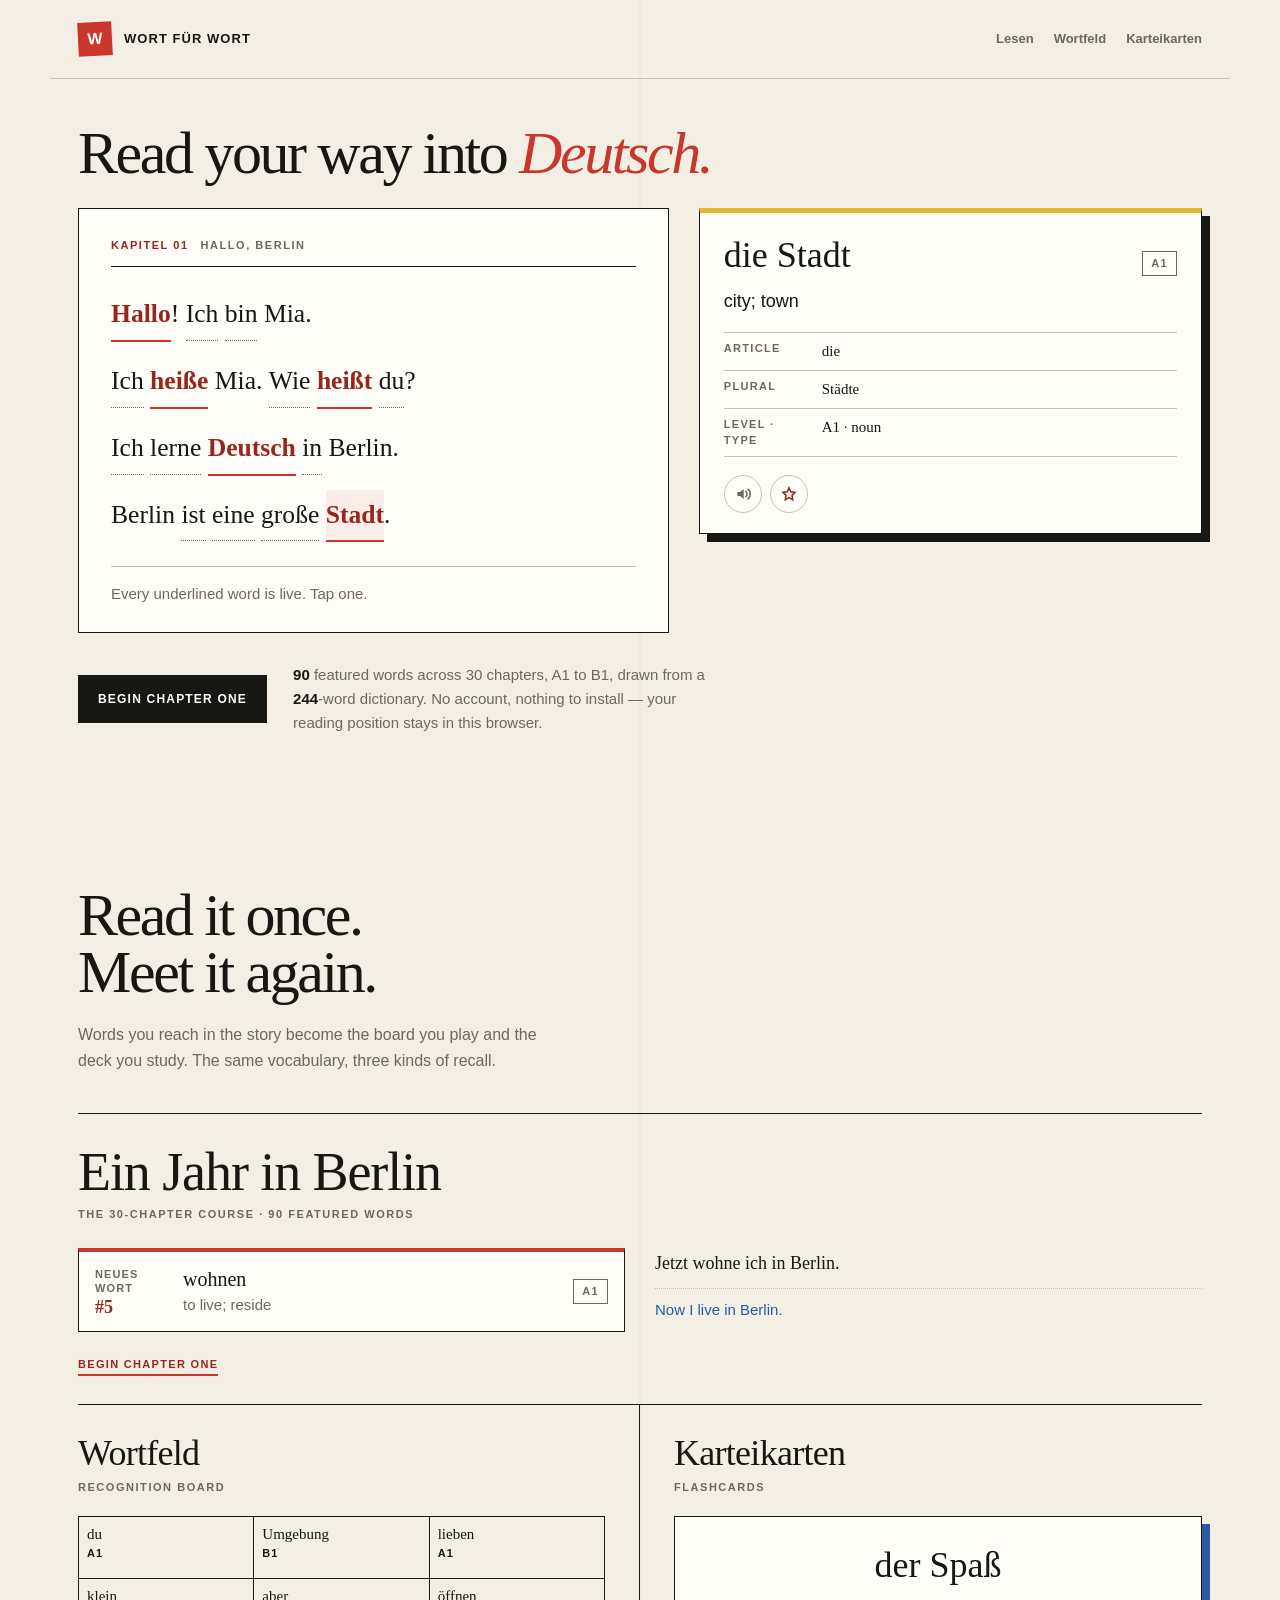
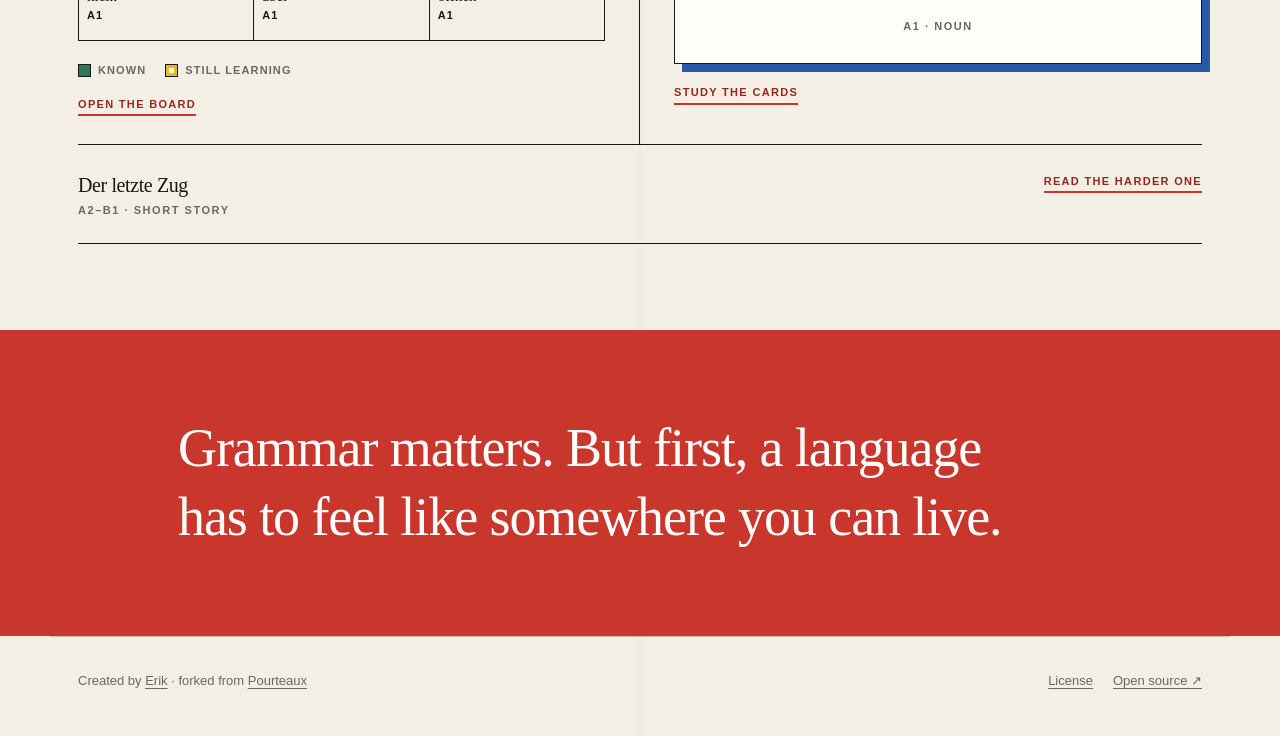
==== commit f93d2cdf: "Install Vercel Web Analytics Implemented Vercel Web Analytics for the German Reader project.  ## Wha" ====
--- a/index.html
+++ b/index.html
@@ -155,5 +155,6 @@
   </footer>
   <script src="german-data.js"></script><script src="course-data.js"></script><script src="store.js"></script><script src="app.js"></script><script src="home.js"></script>
   <script>document.querySelector('[data-word-total]').textContent = window.GERMAN_WORDS.length;</script>
+  <script defer src="https://cdn.vercel-insights.com/v1/script.js"></script>
 </body>
 </html>
--- a/styles.css
+++ b/styles.css
@@ -140,6 +140,11 @@
   display: inline-grid; place-items: center;
   border: 1px solid var(--line); border-radius: 50%;
   background: var(--white); color: var(--red-dark); cursor: pointer;
+  /* Declare the type. `button { font: inherit }` otherwise hands these the
+     serif reading size when one sits inside a story line, and a text label
+     like EN renders at 26px inside a 30px circle. */
+  font-family: var(--sans); font-size: var(--type-micro); font-weight: 800;
+  line-height: 1; letter-spacing: .06em;
   transition: background var(--speed) var(--ease), color var(--speed) var(--ease), border-color var(--speed) var(--ease);
 }
 .icon-button:hover { background: var(--ink); color: white; border-color: var(--ink); }
@@ -375,7 +380,7 @@
 .resume-banner > div:first-child { display: grid; gap: 2px; }
 .resume-banner span { color: var(--ink); font-size: var(--type-control); line-height: 1.45; }
 .resume-actions { display: flex; align-items: center; gap: 10px; flex: none; }
-.resume-dismiss { border-color: var(--yellow); background: transparent; color: var(--ink); font-size: var(--type-lede); line-height: 1; }
+.resume-dismiss { border-color: var(--yellow); background: transparent; color: var(--ink); }
 
 .course-reader { max-width: 820px; }
 .course-chapter { padding-top: 84px; scroll-margin-top: 25px; }
